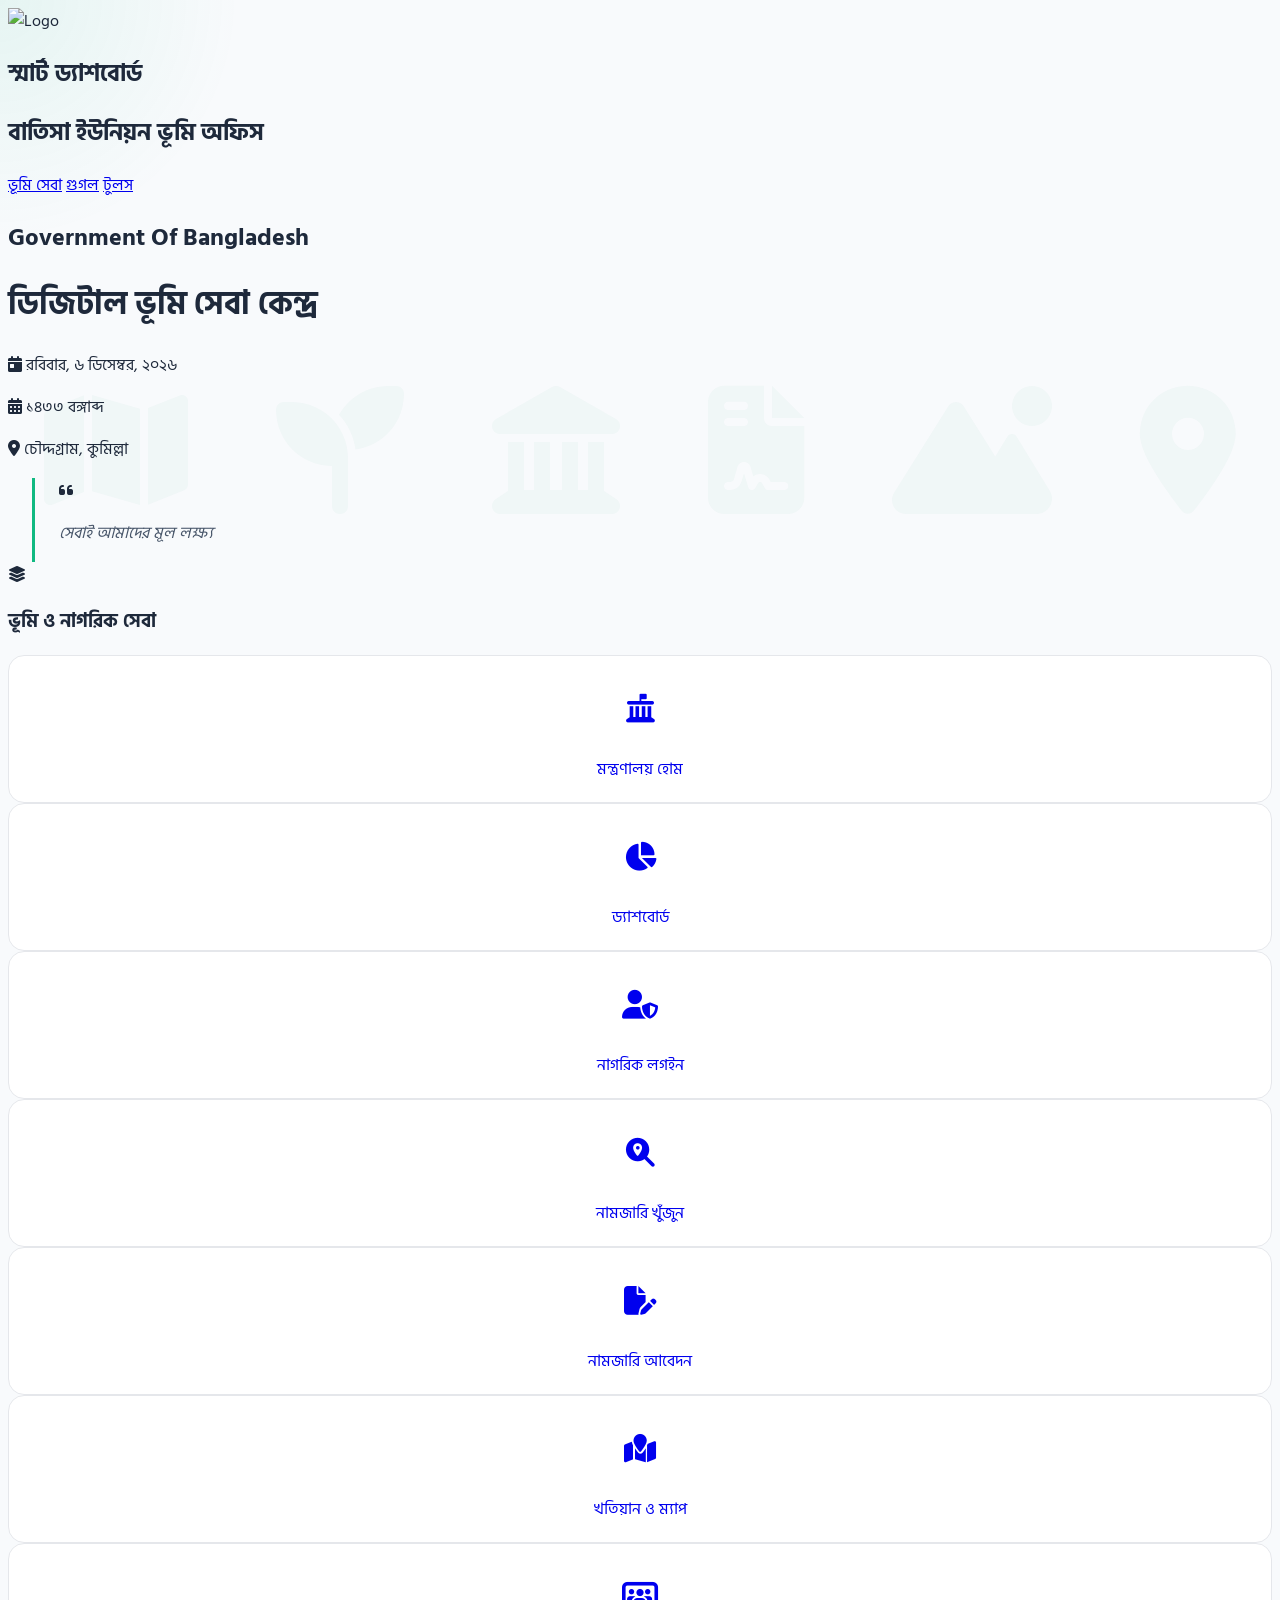
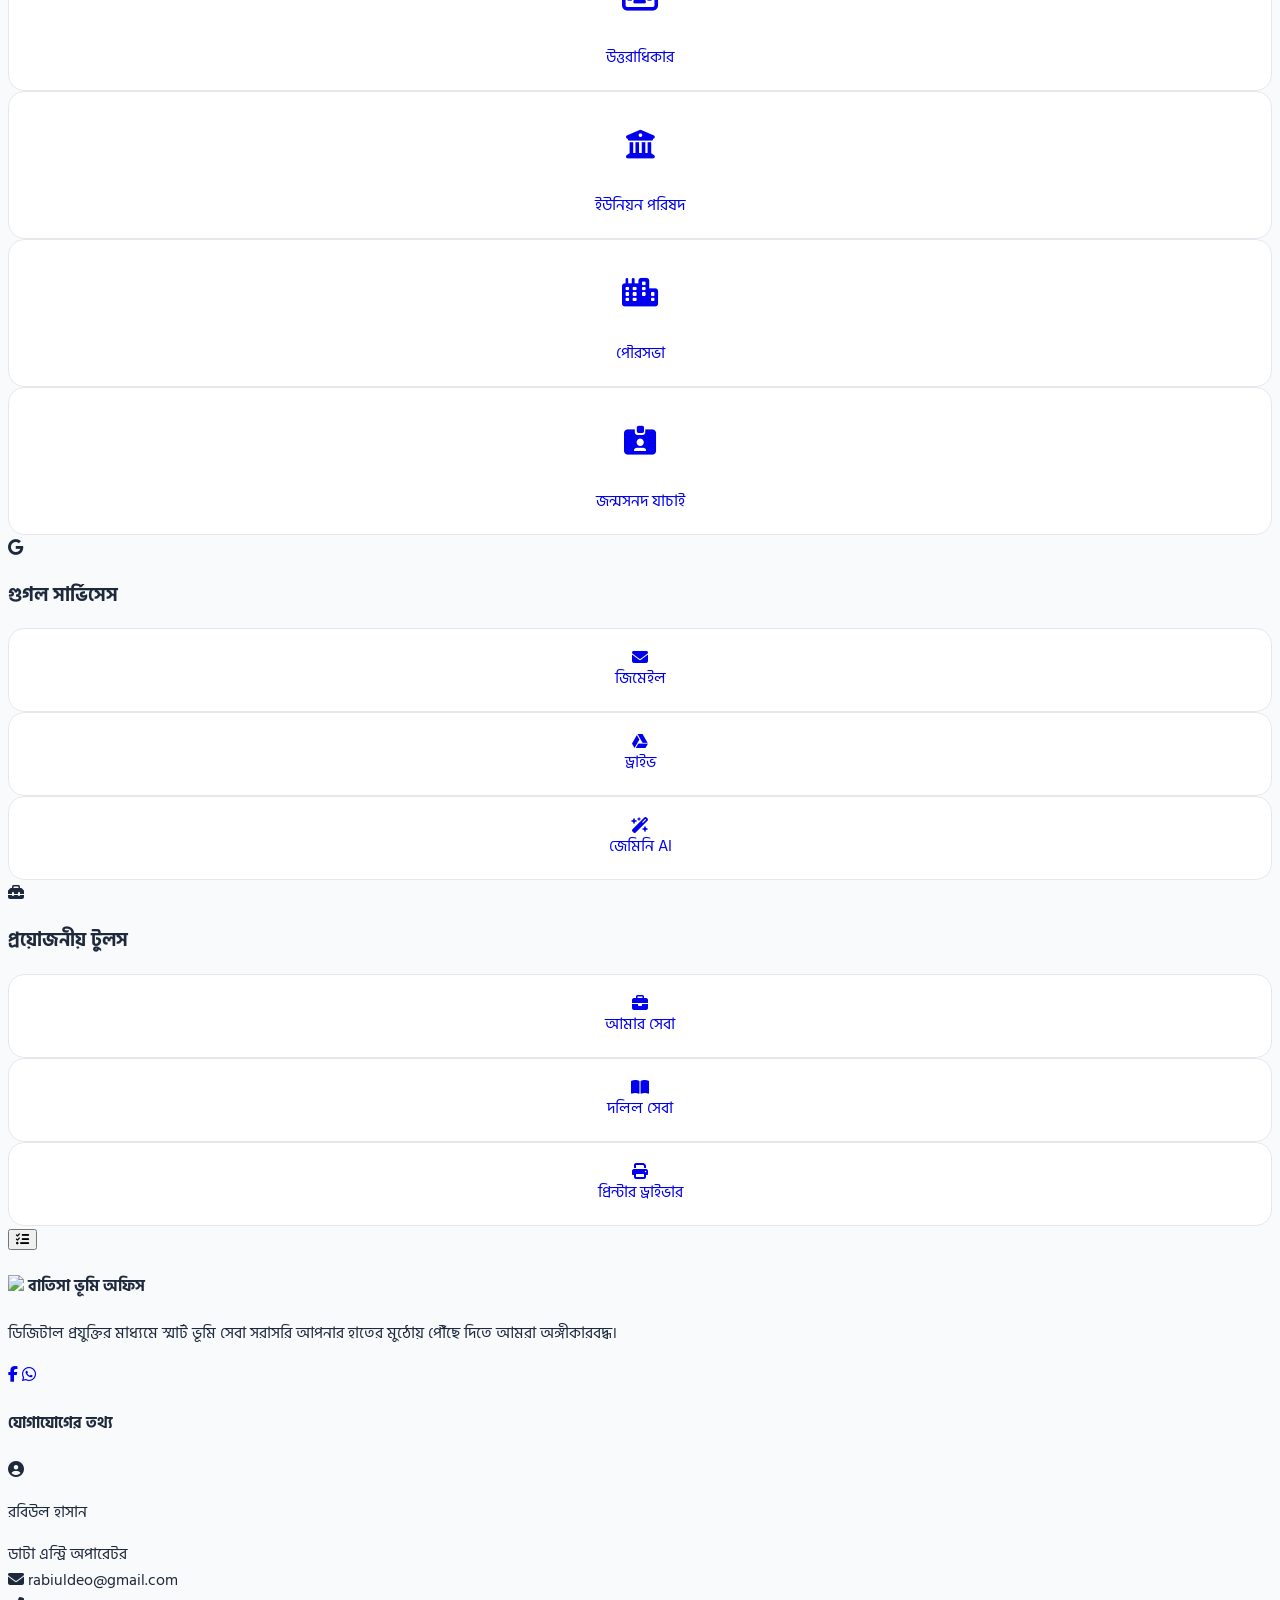
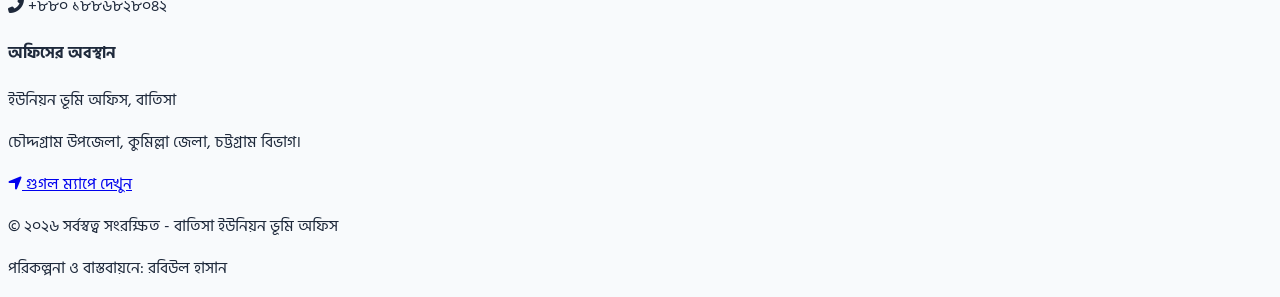
==== index.html @ 4d91b68f "new file" ====
<!DOCTYPE html>
<html lang="bn">
<head>
    <meta charset="UTF-8">
    <meta name="viewport" content="width=device-width, initial-scale=1.0">
    <title>বাতিসা ইউনিয়ন ভূমি অফিস | স্মার্ট ড্যাশবোর্ড</title>
    <link rel="icon" type="image/svg+xml" href="https://upload.wikimedia.org/wikipedia/commons/8/84/Government_Seal_of_Bangladesh.svg">
    <link href="https://fonts.googleapis.com/css2?family=Hind+Siliguri:wght@300;400;500;600;700&display=swap" rel="stylesheet">
    <script src="https://cdn.tailwindcss.com"></script>
    <link rel="stylesheet" href="https://cdnjs.cloudflare.com/ajax/libs/font-awesome/6.4.0/css/all.min.css">
    
    <style>
        :root {
            --primary: #059669;
            --primary-dark: #064e3b;
            --accent: #10b981;
            --bg-soft: #f8fafc;
        }

        body {
            background-color: var(--bg-soft);
            font-family: 'Hind Siliguri', sans-serif;
            scroll-behavior: smooth;
            color: #1e293b;
            position: relative;
            overflow-x: hidden;
        }

        /* মাউস কার্সর ইফেক্ট */
        #cursor-glow {
            position: fixed;
            top: 0;
            left: 0;
            width: 100%;
            height: 100%;
            pointer-events: none;
            background: radial-gradient(600px circle at var(--x, 0px) var(--y, 0px), rgba(16, 185, 129, 0.08), transparent 40%);
            z-index: -1;
        }

        /* ব্যাকগ্রাউন্ড ল্যান্ড ভেক্টর */
        .bg-vector-layer {
            position: fixed;
            inset: 0;
            z-index: -2;
            opacity: 0.03;
            pointer-events: none;
            display: flex;
            flex-wrap: wrap;
            justify-content: space-around;
            align-content: space-around;
            font-size: 8rem;
            color: var(--primary);
        }

        .main-card {
            background: #ffffff;
            border: 1px solid #e5e7eb;
            border-radius: 16px;
            padding: 20px 12px;
            transition: all 0.4s cubic-bezier(0.4, 0, 0.2, 1);
            display: flex; flex-direction: column; align-items: center;
            text-decoration: none; position: relative; overflow: hidden;
        }
        .main-card:hover {
            transform: translateY(-8px);
            box-shadow: 0 20px 25px -5px rgba(0, 0, 0, 0.05), 0 10px 10px -5px rgba(0, 0, 0, 0.02);
            border-color: var(--accent);
        }
        .main-card::after {
            content: ''; position: absolute; bottom: 0; left: 0; width: 100%; height: 4px;
            background: var(--accent); transform: scaleX(0); transition: transform 0.4s ease;
        }
        .main-card:hover::after { transform: scaleX(1); }

        .icon-wrapper {
            width: 64px; height: 64px;
            display: flex; align-items: center; justify-content: center;
            border-radius: 14px; margin-bottom: 1rem; font-size: 1.8rem;
            transition: 0.3s;
        }

        .modal-overlay {
            display: none; position: fixed; inset: 0; z-index: 1000;
            background: rgba(15, 23, 42, 0.6); backdrop-filter: blur(8px);
            animation: fadeIn 0.3s ease;
        }
        .modal-box {
            background: white; margin: 5vh auto; padding: 2.5rem;
            border-radius: 28px; width: 92%; max-width: 550px;
            box-shadow: 0 25px 50px -12px rgba(0, 0, 0, 0.3);
            position: relative; animation: slideIn 0.4s cubic-bezier(0.16, 1, 0.3, 1);
        }
        .todo-item {
            display: flex; align-items: center; justify-content: space-between;
            padding: 1.2rem; border-radius: 16px; margin-bottom: 12px;
            background: #fdfdfd; border: 1px solid #f1f5f9;
            transition: 0.3s;
        }
        .todo-item:hover { border-color: var(--accent); background: #f0fdf4; }
        
        @keyframes fadeIn { from { opacity: 0; } to { opacity: 1; } }
        @keyframes slideIn { from { transform: translateY(30px); opacity: 0; } to { transform: translateY(0); opacity: 1; } }

        .quote-box {
            border-left: 3px solid var(--accent);
            padding-left: 1.5rem;
            margin-left: 1.5rem;
            min-height: 50px;
            display: flex; align-items: center;
        }
        #quote-text { transition: opacity 0.5s ease; font-style: italic; color: #475569; }
        .custom-scrollbar::-webkit-scrollbar { width: 6px; }
        .custom-scrollbar::-webkit-scrollbar-thumb { background: #e2e8f0; border-radius: 10px; }
    </style>
</head>
<body class="antialiased">

    <div class="bg-vector-layer">
        <i class="fas fa-map"></i>
        <i class="fas fa-seedling"></i>
        <i class="fas fa-landmark"></i>
        <i class="fas fa-file-contract"></i>
        <i class="fas fa-mountain-sun"></i>
        <i class="fas fa-location-dot"></i>
    </div>
    <div id="cursor-glow"></div>

    <nav class="sticky top-0 z-50 bg-white/80 backdrop-blur-xl border-b border-slate-200 py-4">
        <div class="max-w-7xl mx-auto px-6 flex justify-between items-center">
            <div class="flex items-center gap-4">
                <img src="https://upload.wikimedia.org/wikipedia/commons/8/84/Government_Seal_of_Bangladesh.svg" class="w-10 h-10" alt="Logo">
                <div class="hidden sm:block">
                    <h2 class="text-sm font-bold text-slate-500 leading-tight">স্মার্ট ড্যাশবোর্ড</h2>
                    <h1 class="text-lg font-black text-emerald-800 tracking-tight">বাতিসা ইউনিয়ন ভূমি অফিস</h1>
                </div>
            </div>
            <div class="flex gap-8 text-sm font-bold text-slate-600">
                <a href="#land" class="hover:text-emerald-600 transition">ভূমি সেবা</a>
                <a href="#google" class="hover:text-emerald-600 transition">গুগল</a>
                <a href="#utility" class="hover:text-emerald-600 transition">টুলস</a>
            </div>
        </div>
    </nav>

    <header class="max-w-7xl mx-auto px-6 pt-12 pb-10">
        <div class="flex flex-col md:flex-row md:items-end justify-between gap-6">
            <div>
                <h2 class="text-emerald-600 font-bold tracking-widest uppercase text-sm mb-3">Government Of Bangladesh</h2>
                <h1 class="text-4xl md:text-6xl font-black text-slate-900 mb-4">ডিজিটাল ভূমি সেবা কেন্দ্র</h1>
                
                <div class="flex flex-wrap items-center gap-3">
                    <p class="bg-white px-4 py-2 rounded-xl border border-slate-200 shadow-sm text-slate-600 font-bold flex items-center gap-2">
                        <i class="fas fa-calendar-day text-emerald-500"></i> <span id="eng-date">লোড হচ্ছে...</span>
                    </p>
                    <p class="bg-emerald-50 px-4 py-2 rounded-xl border border-emerald-100 shadow-sm text-emerald-700 font-bold flex items-center gap-2">
                        <i class="fas fa-calendar-alt"></i> <span id="bn-date">লোড হচ্ছে...</span>
                    </p>
                    <p class="bg-white px-4 py-2 rounded-xl border border-slate-200 shadow-sm text-slate-600 font-bold flex items-center gap-2">
                        <i class="fas fa-map-marker-alt text-rose-500"></i> চৌদ্দগ্রাম, কুমিল্লা
                    </p>
                </div>
            </div>
            <div class="quote-box max-w-md hidden lg:flex">
                <div class="flex gap-4 items-start">
                    <i class="fas fa-quote-left text-emerald-500 text-xl mt-1"></i>
                    <p id="quote-text" class="text-lg font-medium">সেবাই আমাদের মূল লক্ষ্য</p>
                </div>
            </div>
        </div>
    </header>

    <main class="max-w-7xl mx-auto px-6 pb-24">
        <section id="land" class="mb-16">
            <div class="flex items-center gap-4 mb-8">
                <div class="w-10 h-10 bg-emerald-600 rounded-lg flex items-center justify-center text-white"><i class="fas fa-layer-group"></i></div>
                <h3 class="text-2xl font-black text-slate-800">ভূমি ও নাগরিক সেবা</h3>
                <div class="flex-1 h-[1px] bg-slate-200"></div>
            </div>
            <div class="grid grid-cols-2 md:grid-cols-5 gap-6">
                <a href="https://minland.gov.bd/" target="_blank" class="main-card">
                    <div class="icon-wrapper bg-emerald-50 text-emerald-600"><i class="fas fa-landmark-flag"></i></div>
                    <span class="text-[15px] font-bold text-center">মন্ত্রণালয় হোম</span>
                </a>
                <a href="https://dashboard.land.gov.bd/dashboard" target="_blank" class="main-card">
                    <div class="icon-wrapper bg-orange-50 text-orange-600"><i class="fas fa-chart-pie"></i></div>
                    <span class="text-[15px] font-bold">ড্যাশবোর্ড</span>
                </a>
                <a href="https://lsg-land-owner.land.gov.bd/login" target="_blank" class="main-card">
                    <div class="icon-wrapper bg-cyan-50 text-cyan-600"><i class="fas fa-user-shield"></i></div>
                    <span class="text-[15px] font-bold">নাগরিক লগইন</span>
                </a>
                <a href="https://mutation.land.gov.bd/search-application" target="_blank" class="main-card">
                    <div class="icon-wrapper bg-amber-50 text-amber-600"><i class="fas fa-magnifying-glass-location"></i></div>
                    <span class="text-[15px] font-bold">নামজারি খুঁজুন</span>
                </a>
                <a href="https://mutation.land.gov.bd/" target="_blank" class="main-card">
                    <div class="icon-wrapper bg-yellow-50 text-yellow-700"><i class="fas fa-file-pen"></i></div>
                    <span class="text-[15px] font-bold">নামজারি আবেদন</span>
                </a>
                <a href="https://www.eporcha.gov.bd/" target="_blank" class="main-card">
                    <div class="icon-wrapper bg-lime-50 text-lime-600"><i class="fas fa-map-location"></i></div>
                    <span class="text-[15px] font-bold">খতিয়ান ও ম্যাপ</span>
                </a>
                <a href="https://uttoradhikar.gov.bd/" target="_blank" class="main-card">
                    <div class="icon-wrapper bg-blue-50 text-blue-700"><i class="fas fa-users-rectangle"></i></div>
                    <span class="text-[15px] font-bold">উত্তরাধিকার</span>
                </a>
                <a href="https://chauddagram.comillalg.gov.bd/" target="_blank" class="main-card">
                    <div class="icon-wrapper bg-sky-50 text-sky-600"><i class="fas fa-building-columns"></i></div>
                    <span class="text-[15px] font-bold">ইউনিয়ন পরিষদ</span>
                </a>
                <a href="https://cgpoura.gov.bd/verify" target="_blank" class="main-card">
                    <div class="icon-wrapper bg-violet-50 text-violet-600"><i class="fas fa-city"></i></div>
                    <span class="text-[15px] font-bold">পৌরসভা</span>
                </a>
                <a href="https://everify.bdris.gov.bd/" target="_blank" class="main-card">
                    <div class="icon-wrapper bg-pink-50 text-pink-600"><i class="fas fa-id-card-clip"></i></div>
                    <span class="text-[15px] font-bold">জন্মসনদ যাচাই</span>
                </a>
            </div>
        </section>

        <div class="grid md:grid-cols-2 gap-12">
            <section id="google">
                <div class="flex items-center gap-4 mb-6">
                    <div class="w-8 h-8 bg-blue-600 rounded flex items-center justify-center text-white"><i class="fab fa-google text-sm"></i></div>
                    <h3 class="text-xl font-bold text-slate-800">গুগল সার্ভিসেস</h3>
                </div>
                <div class="grid grid-cols-2 sm:grid-cols-3 gap-4">
                    <a href="https://mail.google.com/" target="_blank" class="main-card"><i class="fas fa-envelope text-red-500 mb-2 text-xl"></i><span class="text-sm font-bold">জিমেইল</span></a>
                    <a href="https://drive.google.com/" target="_blank" class="main-card"><i class="fab fa-google-drive text-green-600 mb-2 text-xl"></i><span class="text-sm font-bold">ড্রাইভ</span></a>
                    <a href="https://gemini.google.com/" target="_blank" class="main-card"><i class="fas fa-wand-magic-sparkles text-indigo-500 mb-2 text-xl"></i><span class="text-sm font-bold">জেমিনি AI</span></a>
                </div>
            </section>
            <section id="utility">
                <div class="flex items-center gap-4 mb-6">
                    <div class="w-8 h-8 bg-orange-500 rounded flex items-center justify-center text-white"><i class="fas fa-toolbox text-sm"></i></div>
                    <h3 class="text-xl font-bold text-slate-800">প্রয়োজনীয় টুলস</h3>
                </div>
                <div class="grid grid-cols-2 sm:grid-cols-3 gap-4">
                    <a href="https://e-amarseba.com/" target="_blank" class="main-card"><i class="fas fa-briefcase text-orange-600 mb-2 text-xl"></i><span class="text-sm font-bold">আমার সেবা</span></a>
                    <a href="https://dolilsheba.com/" target="_blank" class="main-card"><i class="fas fa-book-open text-red-700 mb-2 text-xl"></i><span class="text-sm font-bold">দলিল সেবা</span></a>
                    <a href="https://support.brother.com/g/b/downloadtop.aspx?c=us_ot&lang=en&prod=hll6210dw_us_eu_as" target="_blank" class="main-card"><i class="fas fa-print text-slate-700 mb-2 text-xl"></i><span class="text-sm font-bold">প্রিন্টার ড্রাইভার</span></a>
                </div>
            </section>
        </div>
    </main>

    <button onclick="toggleModal()" class="fixed bottom-8 right-8 bg-emerald-600 hover:bg-emerald-700 text-white w-16 h-16 rounded-2xl shadow-2xl flex items-center justify-center transition-all hover:scale-110 z-40">
        <i class="fas fa-list-check text-2xl"></i>
    </button>

    <div id="todo-modal" class="modal-overlay">
        <div class="modal-box">
            <button onclick="toggleModal()" class="absolute top-6 right-6 text-slate-400 hover:text-rose-500 transition text-2xl"><i class="fas fa-circle-xmark"></i></button>
            <header class="mb-8">
                <h3 class="text-2xl font-black text-slate-800">অফিস কার্যতালিকা</h3>
                <p class="text-slate-500 font-medium">আপনার আজকের কাজগুলো ম্যানেজ করুন</p>
                <div class="flex gap-3 mt-4">
                    <span class="bg-emerald-50 text-emerald-700 px-3 py-1 rounded-lg text-xs font-bold border border-emerald-100">সম্পন্ন: <span id="total-tasks">০</span></span>
                    <span class="bg-amber-50 text-amber-700 px-3 py-1 rounded-lg text-xs font-bold border border-amber-100">বাকি: <span id="rem-tasks">০</span></span>
                </div>
            </header>
            <div class="flex gap-3 mb-8">
                <input type="text" id="todo-input" placeholder="নতুন কাজ যোগ করুন..." class="flex-1 bg-slate-50 border rounded-xl px-5 py-4 outline-none transition font-medium">
                <button onclick="addTodo()" class="bg-emerald-600 text-white px-6 rounded-xl hover:bg-emerald-700 transition shadow-lg shadow-emerald-100"><i class="fas fa-plus"></i></button>
            </div>
            <div id="todo-list" class="max-h-[350px] overflow-y-auto pr-2 custom-scrollbar"></div>
        </div>
    </div>

    <footer class="bg-slate-900 text-slate-300 pt-16 pb-8 mt-12">
        <div class="max-w-7xl mx-auto px-6 grid grid-cols-1 md:grid-cols-3 gap-12 mb-12 border-b border-slate-800 pb-12">
            <div>
                <h4 class="text-white text-xl font-bold mb-4 flex items-center gap-2">
                    <img src="https://upload.wikimedia.org/wikipedia/commons/8/84/Government_Seal_of_Bangladesh.svg" class="w-8 h-8"> 
                    বাতিসা ভূমি অফিস
                </h4>
                <p class="text-slate-400 leading-relaxed mb-4">ডিজিটাল প্রযুক্তির মাধ্যমে স্মার্ট ভূমি সেবা সরাসরি আপনার হাতের মুঠোয় পৌঁছে দিতে আমরা অঙ্গীকারবদ্ধ।</p>
                <div class="flex gap-4">
                    <a href="#" class="w-10 h-10 bg-slate-800 rounded-full flex items-center justify-center hover:bg-emerald-600 transition text-white"><i class="fab fa-facebook-f"></i></a>
                    <a href="#" class="w-10 h-10 bg-slate-800 rounded-full flex items-center justify-center hover:bg-emerald-600 transition text-white"><i class="fab fa-whatsapp"></i></a>
                </div>
            </div>
            
            <div>
                <h4 class="text-white text-lg font-bold mb-6">যোগাযোগের তথ্য</h4>
                <div class="space-y-4">
                    <div class="flex items-start gap-4">
                        <i class="fas fa-user-circle text-emerald-500 mt-1"></i>
                        <div>
                            <p class="text-white font-bold leading-none">রবিউল হাসান</p>
                            <span class="text-xs text-emerald-500 font-bold uppercase">ডাটা এন্ট্রি অপারেটর</span>
                        </div>
                    </div>
                    <div class="flex items-center gap-4">
                        <i class="fas fa-envelope text-emerald-500"></i>
                        <span>rabiuldeo@gmail.com</span>
                    </div>
                    <div class="flex items-center gap-4">
                        <i class="fas fa-phone-alt text-emerald-500"></i>
                        <span>+৮৮০ ১৮৮৬৮২৮০৪২</span>
                    </div>
                </div>
            </div>

            <div>
                <h4 class="text-white text-lg font-bold mb-6">অফিসের অবস্থান</h4>
                <div class="bg-slate-800/50 p-5 rounded-2xl border border-slate-700">
                    <p class="text-white font-bold mb-1">ইউনিয়ন ভূমি অফিস, বাতিসা</p>
                    <p class="text-slate-400 text-sm mb-4">চৌদ্দগ্রাম উপজেলা, কুমিল্লা জেলা, চট্টগ্রাম বিভাগ।</p>
                    <a href="#" class="text-emerald-400 text-sm font-bold hover:underline flex items-center gap-2">
                        <i class="fas fa-location-arrow"></i> গুগল ম্যাপে দেখুন
                    </a>
                </div>
            </div>
        </div>
        <div class="max-w-7xl mx-auto px-6 flex flex-col md:flex-row justify-between items-center text-sm font-medium">
            <p>© ২০২৬ সর্বস্বত্ব সংরক্ষিত - বাতিসা ইউনিয়ন ভূমি অফিস</p>
            <p class="mt-2 md:mt-0">পরিকল্পনা ও বাস্তবায়নে: <span class="text-emerald-500">রবিউল হাসান</span></p>
        </div>
    </footer>

    <script>
        // মাউস গ্লো পজিশনিং
        document.addEventListener('mousemove', (e) => {
            const glow = document.getElementById('cursor-glow');
            glow.style.setProperty('--x', e.clientX + 'px');
            glow.style.setProperty('--y', e.clientY + 'px');
        });

        // তারিখ আপডেট
        function updateDates() {
            const now = new Date();
            const options = { year: 'numeric', month: 'long', day: 'numeric', weekday: 'long' };
            const engDate = now.toLocaleDateString('bn-BD', options);
            document.getElementById('eng-date').innerText = engDate;

            let day = now.getDate();
            let month = now.getMonth();
            let year = now.getFullYear();
            let bnYear = year - 593;
            if (month < 3 || (month === 3 && day < 14)) bnYear--;
            document.getElementById('bn-date').innerText = `${toBn(bnYear)} বঙ্গাব্দ`;
        }

        window.onload = function() {
            render(); 
            updateDates();
        };

        const quotes = ["সেবাই আমাদের মূল লক্ষ্য।", "ভূমি সেবা এখন আপনার হাতের মুঠোয়।", "সততাই সর্বোৎকৃষ্ট পন্থা।", "স্মার্ট ভূমি সেবায় গড়বো স্মার্ট বাংলাদেশ।", "দুর্নীতিমুক্ত ভূমি সেবা, আমাদের অঙ্গীকার।"];
        let qIndex = 0;
        setInterval(() => {
            const qText = document.getElementById('quote-text');
            if(qText) {
                qText.style.opacity = 0;
                setTimeout(() => {
                    qIndex = (qIndex + 1) % quotes.length;
                    qText.innerText = quotes[qIndex];
                    qText.style.opacity = 1;
                }, 500);
            }
        }, 5000);

        // টুডু লজিক
        const modal = document.getElementById('todo-modal');
        const tInput = document.getElementById('todo-input');
        const tList = document.getElementById('todo-list');
        let tasks = JSON.parse(localStorage.getItem('off_tasks_v3')) || [];

        function toggleModal() {
            modal.style.display = (modal.style.display === 'block') ? 'none' : 'block';
            if (modal.style.display === 'block') { setTimeout(() => tInput.focus(), 100); render(); }
        }

        function toBn(n) { return n.toString().replace(/\d/g, d => "০১২৩৪৫৬৭৮৯"[d]); }

        function render() {
            tList.innerHTML = '';
            tasks.forEach((t, i) => {
                const item = document.createElement('div');
                item.className = `todo-item ${t.done ? 'opacity-60 bg-slate-50' : ''}`;
                item.innerHTML = `
                    <div class="flex items-center gap-4">
                        <span class="text-[10px] font-black text-emerald-600 bg-emerald-50 w-6 h-6 flex items-center justify-center rounded-full border border-emerald-100 shadow-sm">${toBn(i + 1)}</span>
                        <input type="checkbox" ${t.done ? 'checked' : ''} onchange="check(${i})" class="w-5 h-5 accent-emerald-600 cursor-pointer">
                        <span class="${t.done ? 'line-through text-slate-400' : ''} font-medium">${t.text}</span>
                    </div>
                    <button onclick="del(${i})" class="text-slate-300 hover:text-red-500 transition"><i class="fas fa-trash-can"></i></button>
                `;
                tList.appendChild(item);
            });
            document.getElementById('total-tasks').innerText = toBn(tasks.filter(x => x.done).length);
            document.getElementById('rem-tasks').innerText = toBn(tasks.filter(x => !x.done).length);
        }

        function addTodo() {
            const val = tInput.value.trim();
            if(!val) return;
            tasks.push({text: val, done: false});
            localStorage.setItem('off_tasks_v3', JSON.stringify(tasks));
            tInput.value = '';
            render();
        }

        function check(i) { tasks[i].done = !tasks[i].done; localStorage.setItem('off_tasks_v3', JSON.stringify(tasks)); render(); }
        function del(i) { tasks.splice(i, 1); localStorage.setItem('off_tasks_v3', JSON.stringify(tasks)); render(); }
        tInput.addEventListener('keydown', (e) => { if (e.key === 'Enter') { e.preventDefault(); addTodo(); } });
        window.onclick = (e) => { if(e.target == modal) toggleModal(); };
    </script>
</body>
</html>
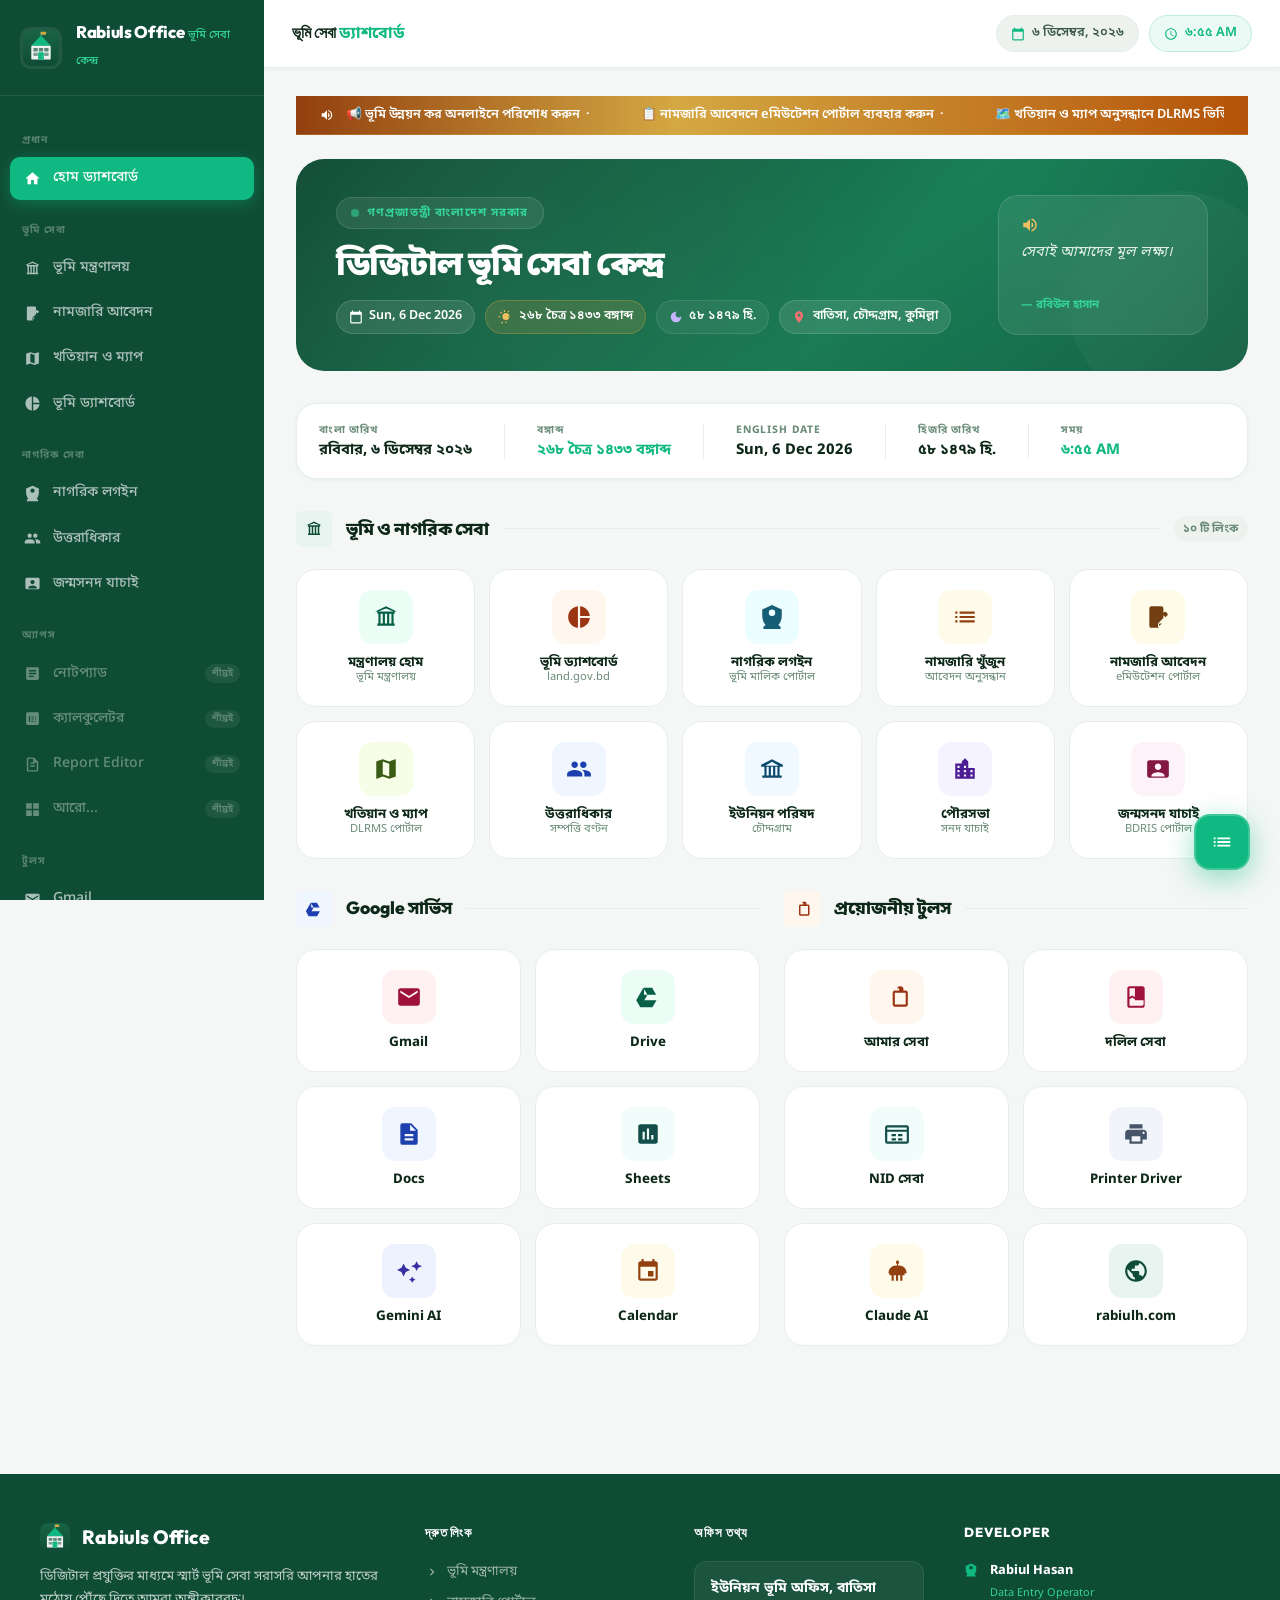
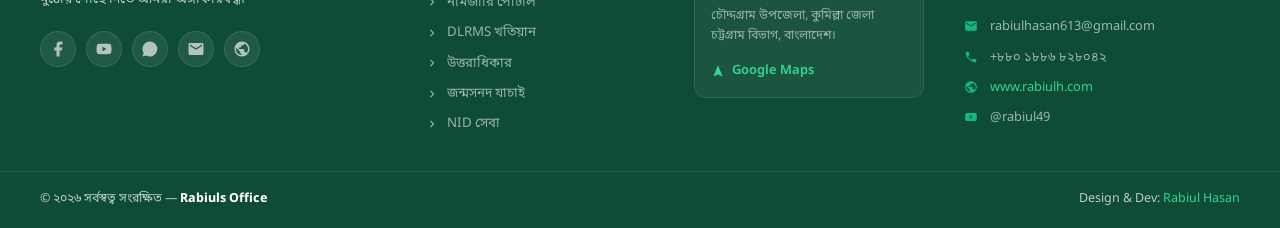
==== commit 2c0348e1: "v1.0.0" ====
--- a/index.html
+++ b/index.html
@@ -1,414 +1,566 @@
-<!DOCTYPE html>
-<html lang="bn">
-<head>
-    <meta charset="UTF-8">
-    <meta name="viewport" content="width=device-width, initial-scale=1.0">
-    <title>বাতিসা ইউনিয়ন ভূমি অফিস | স্মার্ট ড্যাশবোর্ড</title>
-    <link rel="icon" type="image/svg+xml" href="https://upload.wikimedia.org/wikipedia/commons/8/84/Government_Seal_of_Bangladesh.svg">
-    <link href="https://fonts.googleapis.com/css2?family=Hind+Siliguri:wght@300;400;500;600;700&display=swap" rel="stylesheet">
-    <script src="https://cdn.tailwindcss.com"></script>
-    <link rel="stylesheet" href="https://cdnjs.cloudflare.com/ajax/libs/font-awesome/6.4.0/css/all.min.css">
-    
-    <style>
-        :root {
-            --primary: #059669;
-            --primary-dark: #064e3b;
-            --accent: #10b981;
-            --bg-soft: #f8fafc;
-        }
-
-        body {
-            background-color: var(--bg-soft);
-            font-family: 'Hind Siliguri', sans-serif;
-            scroll-behavior: smooth;
-            color: #1e293b;
-            position: relative;
-            overflow-x: hidden;
-        }
-
-        /* মাউস কার্সর ইফেক্ট */
-        #cursor-glow {
-            position: fixed;
-            top: 0;
-            left: 0;
-            width: 100%;
-            height: 100%;
-            pointer-events: none;
-            background: radial-gradient(600px circle at var(--x, 0px) var(--y, 0px), rgba(16, 185, 129, 0.08), transparent 40%);
-            z-index: -1;
-        }
-
-        /* ব্যাকগ্রাউন্ড ল্যান্ড ভেক্টর */
-        .bg-vector-layer {
-            position: fixed;
-            inset: 0;
-            z-index: -2;
-            opacity: 0.03;
-            pointer-events: none;
-            display: flex;
-            flex-wrap: wrap;
-            justify-content: space-around;
-            align-content: space-around;
-            font-size: 8rem;
-            color: var(--primary);
-        }
-
-        .main-card {
-            background: #ffffff;
-            border: 1px solid #e5e7eb;
-            border-radius: 16px;
-            padding: 20px 12px;
-            transition: all 0.4s cubic-bezier(0.4, 0, 0.2, 1);
-            display: flex; flex-direction: column; align-items: center;
-            text-decoration: none; position: relative; overflow: hidden;
-        }
-        .main-card:hover {
-            transform: translateY(-8px);
-            box-shadow: 0 20px 25px -5px rgba(0, 0, 0, 0.05), 0 10px 10px -5px rgba(0, 0, 0, 0.02);
-            border-color: var(--accent);
-        }
-        .main-card::after {
-            content: ''; position: absolute; bottom: 0; left: 0; width: 100%; height: 4px;
-            background: var(--accent); transform: scaleX(0); transition: transform 0.4s ease;
-        }
-        .main-card:hover::after { transform: scaleX(1); }
-
-        .icon-wrapper {
-            width: 64px; height: 64px;
-            display: flex; align-items: center; justify-content: center;
-            border-radius: 14px; margin-bottom: 1rem; font-size: 1.8rem;
-            transition: 0.3s;
-        }
-
-        .modal-overlay {
-            display: none; position: fixed; inset: 0; z-index: 1000;
-            background: rgba(15, 23, 42, 0.6); backdrop-filter: blur(8px);
-            animation: fadeIn 0.3s ease;
-        }
-        .modal-box {
-            background: white; margin: 5vh auto; padding: 2.5rem;
-            border-radius: 28px; width: 92%; max-width: 550px;
-            box-shadow: 0 25px 50px -12px rgba(0, 0, 0, 0.3);
-            position: relative; animation: slideIn 0.4s cubic-bezier(0.16, 1, 0.3, 1);
-        }
-        .todo-item {
-            display: flex; align-items: center; justify-content: space-between;
-            padding: 1.2rem; border-radius: 16px; margin-bottom: 12px;
-            background: #fdfdfd; border: 1px solid #f1f5f9;
-            transition: 0.3s;
-        }
-        .todo-item:hover { border-color: var(--accent); background: #f0fdf4; }
-        
-        @keyframes fadeIn { from { opacity: 0; } to { opacity: 1; } }
-        @keyframes slideIn { from { transform: translateY(30px); opacity: 0; } to { transform: translateY(0); opacity: 1; } }
-
-        .quote-box {
-            border-left: 3px solid var(--accent);
-            padding-left: 1.5rem;
-            margin-left: 1.5rem;
-            min-height: 50px;
-            display: flex; align-items: center;
-        }
-        #quote-text { transition: opacity 0.5s ease; font-style: italic; color: #475569; }
-        .custom-scrollbar::-webkit-scrollbar { width: 6px; }
-        .custom-scrollbar::-webkit-scrollbar-thumb { background: #e2e8f0; border-radius: 10px; }
-    </style>
-</head>
-<body class="antialiased">
-
-    <div class="bg-vector-layer">
-        <i class="fas fa-map"></i>
-        <i class="fas fa-seedling"></i>
-        <i class="fas fa-landmark"></i>
-        <i class="fas fa-file-contract"></i>
-        <i class="fas fa-mountain-sun"></i>
-        <i class="fas fa-location-dot"></i>
-    </div>
-    <div id="cursor-glow"></div>
-
-    <nav class="sticky top-0 z-50 bg-white/80 backdrop-blur-xl border-b border-slate-200 py-4">
-        <div class="max-w-7xl mx-auto px-6 flex justify-between items-center">
-            <div class="flex items-center gap-4">
-                <img src="https://upload.wikimedia.org/wikipedia/commons/8/84/Government_Seal_of_Bangladesh.svg" class="w-10 h-10" alt="Logo">
-                <div class="hidden sm:block">
-                    <h2 class="text-sm font-bold text-slate-500 leading-tight">স্মার্ট ড্যাশবোর্ড</h2>
-                    <h1 class="text-lg font-black text-emerald-800 tracking-tight">বাতিসা ইউনিয়ন ভূমি অফিস</h1>
-                </div>
-            </div>
-            <div class="flex gap-8 text-sm font-bold text-slate-600">
-                <a href="#land" class="hover:text-emerald-600 transition">ভূমি সেবা</a>
-                <a href="#google" class="hover:text-emerald-600 transition">গুগল</a>
-                <a href="#utility" class="hover:text-emerald-600 transition">টুলস</a>
-            </div>
-        </div>
-    </nav>
-
-    <header class="max-w-7xl mx-auto px-6 pt-12 pb-10">
-        <div class="flex flex-col md:flex-row md:items-end justify-between gap-6">
-            <div>
-                <h2 class="text-emerald-600 font-bold tracking-widest uppercase text-sm mb-3">Government Of Bangladesh</h2>
-                <h1 class="text-4xl md:text-6xl font-black text-slate-900 mb-4">ডিজিটাল ভূমি সেবা কেন্দ্র</h1>
-                
-                <div class="flex flex-wrap items-center gap-3">
-                    <p class="bg-white px-4 py-2 rounded-xl border border-slate-200 shadow-sm text-slate-600 font-bold flex items-center gap-2">
-                        <i class="fas fa-calendar-day text-emerald-500"></i> <span id="eng-date">লোড হচ্ছে...</span>
-                    </p>
-                    <p class="bg-emerald-50 px-4 py-2 rounded-xl border border-emerald-100 shadow-sm text-emerald-700 font-bold flex items-center gap-2">
-                        <i class="fas fa-calendar-alt"></i> <span id="bn-date">লোড হচ্ছে...</span>
-                    </p>
-                    <p class="bg-white px-4 py-2 rounded-xl border border-slate-200 shadow-sm text-slate-600 font-bold flex items-center gap-2">
-                        <i class="fas fa-map-marker-alt text-rose-500"></i> চৌদ্দগ্রাম, কুমিল্লা
-                    </p>
-                </div>
-            </div>
-            <div class="quote-box max-w-md hidden lg:flex">
-                <div class="flex gap-4 items-start">
-                    <i class="fas fa-quote-left text-emerald-500 text-xl mt-1"></i>
-                    <p id="quote-text" class="text-lg font-medium">সেবাই আমাদের মূল লক্ষ্য</p>
-                </div>
-            </div>
-        </div>
-    </header>
-
-    <main class="max-w-7xl mx-auto px-6 pb-24">
-        <section id="land" class="mb-16">
-            <div class="flex items-center gap-4 mb-8">
-                <div class="w-10 h-10 bg-emerald-600 rounded-lg flex items-center justify-center text-white"><i class="fas fa-layer-group"></i></div>
-                <h3 class="text-2xl font-black text-slate-800">ভূমি ও নাগরিক সেবা</h3>
-                <div class="flex-1 h-[1px] bg-slate-200"></div>
-            </div>
-            <div class="grid grid-cols-2 md:grid-cols-5 gap-6">
-                <a href="https://minland.gov.bd/" target="_blank" class="main-card">
-                    <div class="icon-wrapper bg-emerald-50 text-emerald-600"><i class="fas fa-landmark-flag"></i></div>
-                    <span class="text-[15px] font-bold text-center">মন্ত্রণালয় হোম</span>
-                </a>
-                <a href="https://dashboard.land.gov.bd/dashboard" target="_blank" class="main-card">
-                    <div class="icon-wrapper bg-orange-50 text-orange-600"><i class="fas fa-chart-pie"></i></div>
-                    <span class="text-[15px] font-bold">ড্যাশবোর্ড</span>
-                </a>
-                <a href="https://lsg-land-owner.land.gov.bd/login" target="_blank" class="main-card">
-                    <div class="icon-wrapper bg-cyan-50 text-cyan-600"><i class="fas fa-user-shield"></i></div>
-                    <span class="text-[15px] font-bold">নাগরিক লগইন</span>
-                </a>
-                <a href="https://mutation.land.gov.bd/search-application" target="_blank" class="main-card">
-                    <div class="icon-wrapper bg-amber-50 text-amber-600"><i class="fas fa-magnifying-glass-location"></i></div>
-                    <span class="text-[15px] font-bold">নামজারি খুঁজুন</span>
-                </a>
-                <a href="https://mutation.land.gov.bd/" target="_blank" class="main-card">
-                    <div class="icon-wrapper bg-yellow-50 text-yellow-700"><i class="fas fa-file-pen"></i></div>
-                    <span class="text-[15px] font-bold">নামজারি আবেদন</span>
-                </a>
-                <a href="https://www.eporcha.gov.bd/" target="_blank" class="main-card">
-                    <div class="icon-wrapper bg-lime-50 text-lime-600"><i class="fas fa-map-location"></i></div>
-                    <span class="text-[15px] font-bold">খতিয়ান ও ম্যাপ</span>
-                </a>
-                <a href="https://uttoradhikar.gov.bd/" target="_blank" class="main-card">
-                    <div class="icon-wrapper bg-blue-50 text-blue-700"><i class="fas fa-users-rectangle"></i></div>
-                    <span class="text-[15px] font-bold">উত্তরাধিকার</span>
-                </a>
-                <a href="https://chauddagram.comillalg.gov.bd/" target="_blank" class="main-card">
-                    <div class="icon-wrapper bg-sky-50 text-sky-600"><i class="fas fa-building-columns"></i></div>
-                    <span class="text-[15px] font-bold">ইউনিয়ন পরিষদ</span>
-                </a>
-                <a href="https://cgpoura.gov.bd/verify" target="_blank" class="main-card">
-                    <div class="icon-wrapper bg-violet-50 text-violet-600"><i class="fas fa-city"></i></div>
-                    <span class="text-[15px] font-bold">পৌরসভা</span>
-                </a>
-                <a href="https://everify.bdris.gov.bd/" target="_blank" class="main-card">
-                    <div class="icon-wrapper bg-pink-50 text-pink-600"><i class="fas fa-id-card-clip"></i></div>
-                    <span class="text-[15px] font-bold">জন্মসনদ যাচাই</span>
-                </a>
-            </div>
-        </section>
-
-        <div class="grid md:grid-cols-2 gap-12">
-            <section id="google">
-                <div class="flex items-center gap-4 mb-6">
-                    <div class="w-8 h-8 bg-blue-600 rounded flex items-center justify-center text-white"><i class="fab fa-google text-sm"></i></div>
-                    <h3 class="text-xl font-bold text-slate-800">গুগল সার্ভিসেস</h3>
-                </div>
-                <div class="grid grid-cols-2 sm:grid-cols-3 gap-4">
-                    <a href="https://mail.google.com/" target="_blank" class="main-card"><i class="fas fa-envelope text-red-500 mb-2 text-xl"></i><span class="text-sm font-bold">জিমেইল</span></a>
-                    <a href="https://drive.google.com/" target="_blank" class="main-card"><i class="fab fa-google-drive text-green-600 mb-2 text-xl"></i><span class="text-sm font-bold">ড্রাইভ</span></a>
-                    <a href="https://gemini.google.com/" target="_blank" class="main-card"><i class="fas fa-wand-magic-sparkles text-indigo-500 mb-2 text-xl"></i><span class="text-sm font-bold">জেমিনি AI</span></a>
-                </div>
-            </section>
-            <section id="utility">
-                <div class="flex items-center gap-4 mb-6">
-                    <div class="w-8 h-8 bg-orange-500 rounded flex items-center justify-center text-white"><i class="fas fa-toolbox text-sm"></i></div>
-                    <h3 class="text-xl font-bold text-slate-800">প্রয়োজনীয় টুলস</h3>
-                </div>
-                <div class="grid grid-cols-2 sm:grid-cols-3 gap-4">
-                    <a href="https://e-amarseba.com/" target="_blank" class="main-card"><i class="fas fa-briefcase text-orange-600 mb-2 text-xl"></i><span class="text-sm font-bold">আমার সেবা</span></a>
-                    <a href="https://dolilsheba.com/" target="_blank" class="main-card"><i class="fas fa-book-open text-red-700 mb-2 text-xl"></i><span class="text-sm font-bold">দলিল সেবা</span></a>
-                    <a href="https://support.brother.com/g/b/downloadtop.aspx?c=us_ot&lang=en&prod=hll6210dw_us_eu_as" target="_blank" class="main-card"><i class="fas fa-print text-slate-700 mb-2 text-xl"></i><span class="text-sm font-bold">প্রিন্টার ড্রাইভার</span></a>
-                </div>
-            </section>
-        </div>
-    </main>
-
-    <button onclick="toggleModal()" class="fixed bottom-8 right-8 bg-emerald-600 hover:bg-emerald-700 text-white w-16 h-16 rounded-2xl shadow-2xl flex items-center justify-center transition-all hover:scale-110 z-40">
-        <i class="fas fa-list-check text-2xl"></i>
-    </button>
-
-    <div id="todo-modal" class="modal-overlay">
-        <div class="modal-box">
-            <button onclick="toggleModal()" class="absolute top-6 right-6 text-slate-400 hover:text-rose-500 transition text-2xl"><i class="fas fa-circle-xmark"></i></button>
-            <header class="mb-8">
-                <h3 class="text-2xl font-black text-slate-800">অফিস কার্যতালিকা</h3>
-                <p class="text-slate-500 font-medium">আপনার আজকের কাজগুলো ম্যানেজ করুন</p>
-                <div class="flex gap-3 mt-4">
-                    <span class="bg-emerald-50 text-emerald-700 px-3 py-1 rounded-lg text-xs font-bold border border-emerald-100">সম্পন্ন: <span id="total-tasks">০</span></span>
-                    <span class="bg-amber-50 text-amber-700 px-3 py-1 rounded-lg text-xs font-bold border border-amber-100">বাকি: <span id="rem-tasks">০</span></span>
-                </div>
-            </header>
-            <div class="flex gap-3 mb-8">
-                <input type="text" id="todo-input" placeholder="নতুন কাজ যোগ করুন..." class="flex-1 bg-slate-50 border rounded-xl px-5 py-4 outline-none transition font-medium">
-                <button onclick="addTodo()" class="bg-emerald-600 text-white px-6 rounded-xl hover:bg-emerald-700 transition shadow-lg shadow-emerald-100"><i class="fas fa-plus"></i></button>
-            </div>
-            <div id="todo-list" class="max-h-[350px] overflow-y-auto pr-2 custom-scrollbar"></div>
-        </div>
-    </div>
-
-    <footer class="bg-slate-900 text-slate-300 pt-16 pb-8 mt-12">
-        <div class="max-w-7xl mx-auto px-6 grid grid-cols-1 md:grid-cols-3 gap-12 mb-12 border-b border-slate-800 pb-12">
-            <div>
-                <h4 class="text-white text-xl font-bold mb-4 flex items-center gap-2">
-                    <img src="https://upload.wikimedia.org/wikipedia/commons/8/84/Government_Seal_of_Bangladesh.svg" class="w-8 h-8"> 
-                    বাতিসা ভূমি অফিস
-                </h4>
-                <p class="text-slate-400 leading-relaxed mb-4">ডিজিটাল প্রযুক্তির মাধ্যমে স্মার্ট ভূমি সেবা সরাসরি আপনার হাতের মুঠোয় পৌঁছে দিতে আমরা অঙ্গীকারবদ্ধ।</p>
-                <div class="flex gap-4">
-                    <a href="#" class="w-10 h-10 bg-slate-800 rounded-full flex items-center justify-center hover:bg-emerald-600 transition text-white"><i class="fab fa-facebook-f"></i></a>
-                    <a href="#" class="w-10 h-10 bg-slate-800 rounded-full flex items-center justify-center hover:bg-emerald-600 transition text-white"><i class="fab fa-whatsapp"></i></a>
-                </div>
-            </div>
-            
-            <div>
-                <h4 class="text-white text-lg font-bold mb-6">যোগাযোগের তথ্য</h4>
-                <div class="space-y-4">
-                    <div class="flex items-start gap-4">
-                        <i class="fas fa-user-circle text-emerald-500 mt-1"></i>
-                        <div>
-                            <p class="text-white font-bold leading-none">রবিউল হাসান</p>
-                            <span class="text-xs text-emerald-500 font-bold uppercase">ডাটা এন্ট্রি অপারেটর</span>
-                        </div>
-                    </div>
-                    <div class="flex items-center gap-4">
-                        <i class="fas fa-envelope text-emerald-500"></i>
-                        <span>rabiuldeo@gmail.com</span>
-                    </div>
-                    <div class="flex items-center gap-4">
-                        <i class="fas fa-phone-alt text-emerald-500"></i>
-                        <span>+৮৮০ ১৮৮৬৮২৮০৪২</span>
-                    </div>
-                </div>
-            </div>
-
-            <div>
-                <h4 class="text-white text-lg font-bold mb-6">অফিসের অবস্থান</h4>
-                <div class="bg-slate-800/50 p-5 rounded-2xl border border-slate-700">
-                    <p class="text-white font-bold mb-1">ইউনিয়ন ভূমি অফিস, বাতিসা</p>
-                    <p class="text-slate-400 text-sm mb-4">চৌদ্দগ্রাম উপজেলা, কুমিল্লা জেলা, চট্টগ্রাম বিভাগ।</p>
-                    <a href="#" class="text-emerald-400 text-sm font-bold hover:underline flex items-center gap-2">
-                        <i class="fas fa-location-arrow"></i> গুগল ম্যাপে দেখুন
-                    </a>
-                </div>
-            </div>
-        </div>
-        <div class="max-w-7xl mx-auto px-6 flex flex-col md:flex-row justify-between items-center text-sm font-medium">
-            <p>© ২০২৬ সর্বস্বত্ব সংরক্ষিত - বাতিসা ইউনিয়ন ভূমি অফিস</p>
-            <p class="mt-2 md:mt-0">পরিকল্পনা ও বাস্তবায়নে: <span class="text-emerald-500">রবিউল হাসান</span></p>
-        </div>
-    </footer>
-
-    <script>
-        // মাউস গ্লো পজিশনিং
-        document.addEventListener('mousemove', (e) => {
-            const glow = document.getElementById('cursor-glow');
-            glow.style.setProperty('--x', e.clientX + 'px');
-            glow.style.setProperty('--y', e.clientY + 'px');
-        });
-
-        // তারিখ আপডেট
-        function updateDates() {
-            const now = new Date();
-            const options = { year: 'numeric', month: 'long', day: 'numeric', weekday: 'long' };
-            const engDate = now.toLocaleDateString('bn-BD', options);
-            document.getElementById('eng-date').innerText = engDate;
-
-            let day = now.getDate();
-            let month = now.getMonth();
-            let year = now.getFullYear();
-            let bnYear = year - 593;
-            if (month < 3 || (month === 3 && day < 14)) bnYear--;
-            document.getElementById('bn-date').innerText = `${toBn(bnYear)} বঙ্গাব্দ`;
-        }
-
-        window.onload = function() {
-            render(); 
-            updateDates();
-        };
-
-        const quotes = ["সেবাই আমাদের মূল লক্ষ্য।", "ভূমি সেবা এখন আপনার হাতের মুঠোয়।", "সততাই সর্বোৎকৃষ্ট পন্থা।", "স্মার্ট ভূমি সেবায় গড়বো স্মার্ট বাংলাদেশ।", "দুর্নীতিমুক্ত ভূমি সেবা, আমাদের অঙ্গীকার।"];
-        let qIndex = 0;
-        setInterval(() => {
-            const qText = document.getElementById('quote-text');
-            if(qText) {
-                qText.style.opacity = 0;
-                setTimeout(() => {
-                    qIndex = (qIndex + 1) % quotes.length;
-                    qText.innerText = quotes[qIndex];
-                    qText.style.opacity = 1;
-                }, 500);
-            }
-        }, 5000);
-
-        // টুডু লজিক
-        const modal = document.getElementById('todo-modal');
-        const tInput = document.getElementById('todo-input');
-        const tList = document.getElementById('todo-list');
-        let tasks = JSON.parse(localStorage.getItem('off_tasks_v3')) || [];
-
-        function toggleModal() {
-            modal.style.display = (modal.style.display === 'block') ? 'none' : 'block';
-            if (modal.style.display === 'block') { setTimeout(() => tInput.focus(), 100); render(); }
-        }
-
-        function toBn(n) { return n.toString().replace(/\d/g, d => "০১২৩৪৫৬৭৮৯"[d]); }
-
-        function render() {
-            tList.innerHTML = '';
-            tasks.forEach((t, i) => {
-                const item = document.createElement('div');
-                item.className = `todo-item ${t.done ? 'opacity-60 bg-slate-50' : ''}`;
-                item.innerHTML = `
-                    <div class="flex items-center gap-4">
-                        <span class="text-[10px] font-black text-emerald-600 bg-emerald-50 w-6 h-6 flex items-center justify-center rounded-full border border-emerald-100 shadow-sm">${toBn(i + 1)}</span>
-                        <input type="checkbox" ${t.done ? 'checked' : ''} onchange="check(${i})" class="w-5 h-5 accent-emerald-600 cursor-pointer">
-                        <span class="${t.done ? 'line-through text-slate-400' : ''} font-medium">${t.text}</span>
-                    </div>
-                    <button onclick="del(${i})" class="text-slate-300 hover:text-red-500 transition"><i class="fas fa-trash-can"></i></button>
-                `;
-                tList.appendChild(item);
-            });
-            document.getElementById('total-tasks').innerText = toBn(tasks.filter(x => x.done).length);
-            document.getElementById('rem-tasks').innerText = toBn(tasks.filter(x => !x.done).length);
-        }
-
-        function addTodo() {
-            const val = tInput.value.trim();
-            if(!val) return;
-            tasks.push({text: val, done: false});
-            localStorage.setItem('off_tasks_v3', JSON.stringify(tasks));
-            tInput.value = '';
-            render();
-        }
-
-        function check(i) { tasks[i].done = !tasks[i].done; localStorage.setItem('off_tasks_v3', JSON.stringify(tasks)); render(); }
-        function del(i) { tasks.splice(i, 1); localStorage.setItem('off_tasks_v3', JSON.stringify(tasks)); render(); }
-        tInput.addEventListener('keydown', (e) => { if (e.key === 'Enter') { e.preventDefault(); addTodo(); } });
-        window.onclick = (e) => { if(e.target == modal) toggleModal(); };
-    </script>
-</body>
-</html>+<!DOCTYPE html>
+<html lang="bn" dir="ltr">
+<head>
+  <meta charset="UTF-8">
+  <meta name="viewport" content="width=device-width, initial-scale=1.0, viewport-fit=cover">
+  <meta name="theme-color" content="#0f4c35">
+  <meta name="description" content="Rabiuls Office — বাতিসা ইউনিয়ন ভূমি অফিসের ডিজিটাল সার্ভিস পোর্টাল।">
+  <meta name="author" content="Rabiul Hasan">
+  <meta property="og:title" content="Rabiuls Office — ভূমি সেবা কেন্দ্র">
+  <meta property="og:type" content="website">
+  <meta property="og:url" content="https://rabiuldeo.github.io/land-office-links/">
+  <meta property="og:image" content="assets/icons/icon-512.png">
+  <!-- PWA -->
+  <link rel="manifest" href="manifest.json">
+  <meta name="mobile-web-app-capable" content="yes">
+  <meta name="apple-mobile-web-app-capable" content="yes">
+  <meta name="apple-mobile-web-app-status-bar-style" content="black-translucent">
+  <meta name="apple-mobile-web-app-title" content="Rabiuls Office">
+  <link rel="apple-touch-icon" sizes="180x180" href="assets/icons/apple-touch-icon.png">
+  <meta name="msapplication-TileImage" content="assets/icons/icon-192.png">
+  <meta name="msapplication-TileColor" content="#0f4c35">
+  <title>হোম | Rabiuls Office</title>
+  <link rel="icon" type="image/svg+xml" href="assets/icons/favicon.svg">
+  <link rel="icon" type="image/png" sizes="32x32" href="assets/icons/favicon-32.png">
+  <link rel="preconnect" href="https://fonts.googleapis.com">
+  <link rel="preconnect" href="https://fonts.gstatic.com" crossorigin>
+  <link href="https://fonts.googleapis.com/css2?family=Noto+Sans+Bengali:wght@300;400;500;600;700;800;900&family=Outfit:wght@300;400;500;600;700;800;900&display=swap" rel="stylesheet">
+  <link rel="stylesheet" href="css/style.css">
+</head>
+<body>
+
+<!-- SVG Sprite (inline, zero CDN) -->
+<div style="display:none" aria-hidden="true">
+  <svg xmlns="http://www.w3.org/2000/svg">
+    <symbol id="i-house" viewBox="0 0 24 24"><path fill="currentColor" d="M10 20v-6h4v6h5v-8h3L12 3 2 12h3v8z"/></symbol>
+    <symbol id="i-landmark" viewBox="0 0 24 24"><path fill="currentColor" d="M12 2L2 7h2v2h1v9H4v2h16v-2h-1V9h1V7h2L12 2zm0 2.24L19.12 7H4.88L12 4.24zM7 9h2v9H7V9zm4 0h2v9h-2V9zm4 0h2v9h-2V9z"/></symbol>
+    <symbol id="i-file-pen" viewBox="0 0 24 24"><path fill="currentColor" d="M14 2H6a2 2 0 0 0-2 2v16a2 2 0 0 0 2 2h7l-1-1V18l5-5V4a2 2 0 0 0-2-2zm-1 16v2.5L15.5 18H13zm7.71-9.12-1.42-1.42a.996.996 0 0 0-1.41 0L16 9.34l2.83 2.83 1.88-1.88a.996.996 0 0 0 0-1.41z"/></symbol>
+    <symbol id="i-map" viewBox="0 0 24 24"><path fill="currentColor" d="M20.5 3l-.16.03L15 5.1 9 3 3.36 4.9c-.21.07-.36.25-.36.48V20.5c0 .28.22.5.5.5l.16-.03L9 18.9l6 2.1 5.64-1.9c.21-.07.36-.25.36-.48V3.5c0-.28-.22-.5-.5-.5zM15 19l-6-2.11V5l6 2.11V19z"/></symbol>
+    <symbol id="i-chart" viewBox="0 0 24 24"><path fill="currentColor" d="M11 2v20c-5.07-.5-9-4.79-9-10s3.93-9.5 9-10zm2.03 0v8.99H22c-.47-4.74-4.24-8.52-8.97-8.99zm0 11.01V22c4.74-.47 8.5-4.25 8.97-8.99h-8.97z"/></symbol>
+    <symbol id="i-shield" viewBox="0 0 24 24"><path fill="currentColor" d="M12 1L3 5v6c0 5.55 3.84 10.74 9 12 5.16-1.26 9-6.45 9-12V5l-9-4zm0 4a3 3 0 1 1 0 6 3 3 0 0 1 0-6zm0 13c-2.67 0-8 1.34-8 4v1h16v-1c0-2.66-5.33-4-8-4z"/></symbol>
+    <symbol id="i-users" viewBox="0 0 24 24"><path fill="currentColor" d="M16 11c1.66 0 2.99-1.34 2.99-3S17.66 5 16 5c-1.66 0-3 1.34-3 3s1.34 3 3 3zm-8 0c1.66 0 2.99-1.34 2.99-3S9.66 5 8 5C6.34 5 5 6.34 5 8s1.34 3 3 3zm0 2c-2.33 0-7 1.17-7 3.5V19h14v-2.5c0-2.33-4.67-3.5-7-3.5zm8 0c-.29 0-.62.02-.97.05 1.16.84 1.97 1.97 1.97 3.45V19h6v-2.5c0-2.33-4.67-3.5-7-3.5z"/></symbol>
+    <symbol id="i-idcard" viewBox="0 0 24 24"><path fill="currentColor" d="M20 4H4c-1.1 0-2 .9-2 2v12c0 1.1.9 2 2 2h16c1.1 0 2-.9 2-2V6c0-1.1-.9-2-2-2zm-8 3c1.66 0 3 1.34 3 3s-1.34 3-3 3-3-1.34-3-3 1.34-3 3-3zm6 12H6v-1c0-2 4-3.1 6-3.1s6 1.1 6 3.1v1z"/></symbol>
+    <symbol id="i-note" viewBox="0 0 24 24"><path fill="currentColor" d="M19 3H5c-1.1 0-2 .9-2 2v14c0 1.1.9 2 2 2h14c1.1 0 2-.9 2-2V5c0-1.1-.9-2-2-2zm-5 14H7v-2h7v2zm3-4H7v-2h10v2zm0-4H7V7h10v2z"/></symbol>
+    <symbol id="i-calc" viewBox="0 0 24 24"><path fill="currentColor" d="M19 3H5c-1.1 0-2 .9-2 2v14c0 1.1.9 2 2 2h14c1.1 0 2-.9 2-2V5c0-1.1-.9-2-2-2zm-5.5 13.5h-3v-1.5h3v1.5zm0-3h-3V12h3v1.5zm0-3h-3V9h3v1.5zM17 16.5h-1.5V15H17v1.5zm0-3h-1.5V12H17v1.5zm0-3h-1.5V9H17v1.5zM8.5 16.5H7V8.5h1.5v8z"/></symbol>
+    <symbol id="i-file" viewBox="0 0 24 24"><path fill="currentColor" d="M14 2H6a2 2 0 0 0-2 2v16a2 2 0 0 0 2 2h12a2 2 0 0 0 2-2V8l-6-6zm4 18H6V4h7v5h5v11zm-9-7h6v2H9v-2zm0-4h6v2H9V9z"/></symbol>
+    <symbol id="i-grid" viewBox="0 0 24 24"><path fill="currentColor" d="M3 3h8v8H3V3zm0 10h8v8H3v-8zm10-10h8v8h-8V3zm0 10h8v8h-8v-8z"/></symbol>
+    <symbol id="i-mail" viewBox="0 0 24 24"><path fill="currentColor" d="M20 4H4c-1.1 0-2 .9-2 2v12c0 1.1.9 2 2 2h16c1.1 0 2-.9 2-2V6c0-1.1-.9-2-2-2zm0 4-8 5-8-5V6l8 5 8-5v2z"/></symbol>
+    <symbol id="i-drive" viewBox="0 0 24 24"><path fill="currentColor" d="M7.71 3.5L1.15 15l3.75 6.5L11.46 10 7.71 3.5zm.58 0h7.5l3.75 6.5H8.29L8.29 3.5zm11.56 11.5-3.75 6.5H4.9l3.75-6.5h11.2z"/></symbol>
+    <symbol id="i-docs" viewBox="0 0 24 24"><path fill="currentColor" d="M14 2H6a2 2 0 0 0-2 2v16a2 2 0 0 0 2 2h12a2 2 0 0 0 2-2V8l-6-6zm2 16H8v-2h8v2zm0-4H8v-2h8v2zm-3-5V3.5L18.5 9H13z"/></symbol>
+    <symbol id="i-sheets" viewBox="0 0 24 24"><path fill="currentColor" d="M19 3H5c-1.1 0-2 .9-2 2v14c0 1.1.9 2 2 2h14c1.1 0 2-.9 2-2V5c0-1.1-.9-2-2-2zM9 17H7v-7h2v7zm4 0h-2V7h2v10zm4 0h-2v-4h2v4z"/></symbol>
+    <symbol id="i-sparkle" viewBox="0 0 24 24"><path fill="currentColor" d="m19 3 1.5 3L24 7.5 20.5 9 19 12l-1.5-3L14 7.5 17.5 6 19 3zM7 5l2 4 4 2-4 2-2 4-2-4-4-2 4-2 2-4zm8 12 1 2 2 1-2 1-1 2-1-2-2-1 2-1 1-2z"/></symbol>
+    <symbol id="i-calendar" viewBox="0 0 24 24"><path fill="currentColor" d="M17 12h-5v5h5v-5zM16 1v2H8V1H6v2H5c-1.11 0-2 .9-2 2v14c0 1.1.89 2 2 2h14c1.1 0 2-.9 2-2V5c0-1.1-.9-2-2-2h-1V1h-2zm3 18H5V8h14v11z"/></symbol>
+    <symbol id="i-briefcase" viewBox="0 0 24 24"><path fill="currentColor" d="M20 6h-2.18c.07-.44.18-.86.18-1a3 3 0 0 0-6 0c0 .14.11.56.18 1H10c-1.1 0-2 .9-2 2v11c0 1.1.9 2 2 2h10c1.1 0 2-.9 2-2V8c0-1.1-.9-2-2-2zm-8-1a1 1 0 0 1 2 0c0 .14-.11.56-.18 1h-1.64C12.11 5.56 12 5.14 12 5zm6 14H10V8h10v11z"/></symbol>
+    <symbol id="i-book" viewBox="0 0 24 24"><path fill="currentColor" d="M18 2H6c-1.1 0-2 .9-2 2v16c0 1.1.9 2 2 2h12c1.1 0 2-.9 2-2V4c0-1.1-.9-2-2-2zM6 4h5v8l-2.5-1.5L6 12V4zm0 16V14l2.5-1.5L11 14v6H6zm6 0h-1v-5h8v3.5c0 .83-.67 1.5-1.5 1.5H12z"/></symbol>
+    <symbol id="i-nid" viewBox="0 0 24 24"><path fill="currentColor" d="M21 4H3a2 2 0 0 0-2 2v13a2 2 0 0 0 2 2h18a2 2 0 0 0 2-2V6a2 2 0 0 0-2-2zM3 6h18v2H3V6zm0 13v-9h18v9H3zm4-7h4v2H7v-2zm0 4h4v2H7v-2zm6-4h4v2h-4v-2zm0 4h4v2h-4v-2z"/></symbol>
+    <symbol id="i-printer" viewBox="0 0 24 24"><path fill="currentColor" d="M19 8H5c-1.66 0-3 1.34-3 3v6h4v4h12v-4h4v-6c0-1.66-1.34-3-3-3zm-3 11H8v-5h8v5zm3-7c-.55 0-1-.45-1-1s.45-1 1-1 1 .45 1 1-.45 1-1 1zm-1-9H6v4h12V3z"/></symbol>
+    <symbol id="i-robot" viewBox="0 0 24 24"><path fill="currentColor" d="M12 2a2 2 0 0 1 2 2c0 .74-.4 1.39-1 1.73V7h1a7 7 0 0 1 7 7H4a7 7 0 0 1 7-7h1V5.73c-.6-.34-1-.99-1-1.73a2 2 0 0 1 2-2zM7 15v6h2v-6H7zm8 0v6h2v-6h-2zm-4 0v6h2v-6h-2zM5 14v2h14v-2H5z"/></symbol>
+    <symbol id="i-globe" viewBox="0 0 24 24"><path fill="currentColor" d="M12 2C6.48 2 2 6.48 2 12s4.48 10 10 10 10-4.48 10-10S17.52 2 12 2zm-1 17.93c-3.95-.49-7-3.85-7-7.93 0-.62.08-1.21.21-1.79L9 15v1c0 1.1.9 2 2 2v1.93zm6.9-2.54c-.26-.81-1-1.39-1.9-1.39h-1v-3c0-.55-.45-1-1-1H8v-2h2c.55 0 1-.45 1-1V7h2c1.1 0 2-.9 2-2v-.41c2.93 1.19 5 4.06 5 7.41 0 2.08-.8 3.97-2.1 5.39z"/></symbol>
+    <symbol id="i-bars" viewBox="0 0 24 24"><path fill="currentColor" d="M3 18h18v-2H3v2zm0-5h18v-2H3v2zm0-7v2h18V6H3z"/></symbol>
+    <symbol id="i-calday" viewBox="0 0 24 24"><path fill="currentColor" d="M20 3h-1V1h-2v2H7V1H5v2H4c-1.1 0-2 .9-2 2v16c0 1.1.9 2 2 2h16c1.1 0 2-.9 2-2V5c0-1.1-.9-2-2-2zm0 18H4V8h16v13z"/></symbol>
+    <symbol id="i-clock" viewBox="0 0 24 24"><path fill="currentColor" d="M11.99 2C6.47 2 2 6.48 2 12s4.47 10 9.99 10C17.52 22 22 17.52 22 12S17.52 2 11.99 2zm.01 18c-4.42 0-8-3.58-8-8s3.58-8 8-8 8 3.58 8 8-3.58 8-8 8zm.5-13H11v6l5.25 3.15.75-1.23-4.5-2.67V7z"/></symbol>
+    <symbol id="i-download" viewBox="0 0 24 24"><path fill="currentColor" d="M19 9h-4V3H9v6H5l7 7 7-7zM5 18v2h14v-2H5z"/></symbol>
+    <symbol id="i-horn" viewBox="0 0 24 24"><path fill="currentColor" d="M3 9v6h4l5 5V4L7 9H3zm13.5 3A4.5 4.5 0 0 0 14 7.97v8.05c1.48-.73 2.5-2.25 2.5-4.02zM14 3.23v2.06c2.89.86 5 3.54 5 6.71s-2.11 5.85-5 6.71v2.06c4.01-.91 7-4.49 7-8.77s-2.99-7.86-7-8.77z"/></symbol>
+    <symbol id="i-check" viewBox="0 0 24 24"><path fill="currentColor" d="M12 2C6.48 2 2 6.48 2 12s4.48 10 10 10 10-4.48 10-10S17.52 2 12 2zm-2 15-5-5 1.41-1.41L10 14.17l7.59-7.59L19 8l-9 9z"/></symbol>
+    <symbol id="i-tasks" viewBox="0 0 24 24"><path fill="currentColor" d="M3 13h2v-2H3v2zm0 4h2v-2H3v2zm0-8h2V7H3v2zm4 4h14v-2H7v2zm0 4h14v-2H7v2zM7 7v2h14V7H7z"/></symbol>
+    <symbol id="i-close" viewBox="0 0 24 24"><path fill="currentColor" d="M19 6.41 17.59 5 12 10.59 6.41 5 5 6.41 10.59 12 5 17.59 6.41 19 12 13.41 17.59 19 19 17.59 13.41 12z"/></symbol>
+    <symbol id="i-trash" viewBox="0 0 24 24"><path fill="currentColor" d="M16 9v10H8V9h8m-1.5-6h-5l-1 1H5v2h14V4h-3.5l-1-1zM18 7H6v12c0 1.1.9 2 2 2h8c1.1 0 2-.9 2-2V7z"/></symbol>
+    <symbol id="i-plus" viewBox="0 0 24 24"><path fill="currentColor" d="M19 13h-6v6h-2v-6H5v-2h6V5h2v6h6v2z"/></symbol>
+    <symbol id="i-chevdown" viewBox="0 0 24 24"><path fill="currentColor" d="M7.41 8.59 12 13.17l4.59-4.58L18 10l-6 6-6-6 1.41-1.41z"/></symbol>
+    <symbol id="i-chevright" viewBox="0 0 24 24"><path fill="currentColor" d="M10 6 8.59 7.41 13.17 12l-4.58 4.59L10 18l6-6z"/></symbol>
+    <symbol id="i-ext" viewBox="0 0 24 24"><path fill="currentColor" d="M19 19H5V5h7V3H5a2 2 0 0 0-2 2v14a2 2 0 0 0 2 2h14a2 2 0 0 0 2-2v-7h-2v7zM14 3v2h3.59l-9.83 9.83 1.41 1.41L19 6.41V10h2V3h-7z"/></symbol>
+    <symbol id="i-loc" viewBox="0 0 24 24"><path fill="currentColor" d="M12 2C8.13 2 5 5.13 5 9c0 5.25 7 13 7 13s7-7.75 7-13c0-3.87-3.13-7-7-7zm0 9.5a2.5 2.5 0 0 1 0-5 2.5 2.5 0 0 1 0 5z"/></symbol>
+    <symbol id="i-moon" viewBox="0 0 24 24"><path fill="currentColor" d="M12 3a9 9 0 1 0 9 9c0-.46-.04-.92-.1-1.36a5.389 5.389 0 0 1-4.4 2.26 5.403 5.403 0 0 1-3.14-9.8c-.44-.06-.9-.1-1.36-.1z"/></symbol>
+    <symbol id="i-sun" viewBox="0 0 24 24"><path fill="currentColor" d="M6.76 4.84l-1.8-1.79-1.41 1.41 1.79 1.79zM1 10.5h3v2H1v-2zm9-9.95h2V3.5h-2V.55zm7.45 3.91 1.79-1.79-1.41-1.41-1.79 1.79 1.41 1.41zM17.5 10.5h3v2h-3v-2zm-3.95-5.5a6 6 0 1 0 0 12 6 6 0 0 0 0-12zm-1 17.45h2V19.5h-2v2.95zm-7.1-.49 1.41 1.41 1.79-1.8-1.41-1.41-1.79 1.8z"/></symbol>
+    <symbol id="i-fb" viewBox="0 0 24 24"><path fill="currentColor" d="M18 2h-3a5 5 0 0 0-5 5v3H7v4h3v8h4v-8h3l1-4h-4V7a1 1 0 0 1 1-1h3z"/></symbol>
+    <symbol id="i-yt" viewBox="0 0 24 24"><path fill="currentColor" d="M21.58 7.19a2.76 2.76 0 0 0-1.94-1.95C18 5 12 5 12 5s-6 0-7.64.24a2.76 2.76 0 0 0-1.94 1.95A29 29 0 0 0 2 12a29 29 0 0 0 .42 4.81 2.76 2.76 0 0 0 1.94 1.95C6 19 12 19 12 19s6 0 7.64-.24a2.76 2.76 0 0 0 1.94-1.95A29 29 0 0 0 22 12a29 29 0 0 0-.42-4.81zM10 15V9l5.19 3L10 15z"/></symbol>
+    <symbol id="i-wa" viewBox="0 0 24 24"><path fill="currentColor" d="M17.47 14.38c-.3-.15-1.77-.87-2.04-.97s-.47-.15-.67.15-.77.97-.95 1.17-.35.23-.65.08a8.22 8.22 0 0 1-4.1-3.59c-.31-.53.31-.49.89-1.63.1-.2.05-.37-.03-.52s-.67-1.62-.92-2.21c-.24-.58-.49-.5-.67-.51h-.57a1.1 1.1 0 0 0-.8.38 3.36 3.36 0 0 0-1.05 2.5 5.84 5.84 0 0 0 1.22 3.1c.15.2 2.1 3.2 5.09 4.49.71.31 1.27.49 1.7.63.72.23 1.37.2 1.88.12.57-.09 1.77-.73 2.02-1.43s.25-1.3.18-1.43-.27-.2-.57-.35zM12.05 2a10 10 0 0 0-8.5 15.29L2 22l4.85-1.27A10 10 0 1 0 12.05 2z"/></symbol>
+    <symbol id="i-city" viewBox="0 0 24 24"><path fill="currentColor" d="M15 11V5l-3-3-3 3v2H3v14h18V11h-6zm-8 8H5v-2h2v2zm0-4H5v-2h2v2zm0-4H5v-2h2v2zm6 8h-2v-2h2v2zm0-4h-2v-2h2v2zm0-4h-2v-2h2v2zm0-4h-2V7h2v2zm6 12h-2v-2h2v2zm0-4h-2v-2h2v2z"/></symbol>
+    <symbol id="i-univ" viewBox="0 0 24 24"><path fill="currentColor" d="M12 3L2 8v2h20V8L12 3zm7 7v8h2v2H3v-2h2V10h2v8h2V10h2v8h2V10h2v8h2V10h2zM12 5.25 18.16 9H5.84L12 5.25z"/></symbol>
+    <symbol id="i-loc-arrow" viewBox="0 0 24 24"><path fill="currentColor" d="M12 2L4.5 20.29l.71.71L12 18l6.79 3 .71-.71z"/></symbol>
+    <symbol id="i-phone" viewBox="0 0 24 24"><path fill="currentColor" d="M6.62 10.79c1.44 2.83 3.76 5.14 6.59 6.59l2.2-2.2c.27-.27.67-.36 1.02-.24 1.12.37 2.33.57 3.57.57.55 0 1 .45 1 1V20c0 .55-.45 1-1 1-9.39 0-17-7.61-17-17 0-.55.45-1 1-1h3.5c.55 0 1 .45 1 1 0 1.25.2 2.45.57 3.57.11.35.03.74-.25 1.02l-2.2 2.2z"/></symbol>
+    <symbol id="i-status" viewBox="0 0 24 24"><circle fill="currentColor" cx="12" cy="12" r="5"/></symbol>
+  </svg>
+</div>
+
+<!-- Helper: use svg icon -->
+<!-- <svg class="icon"><use href="#i-NAME"/></svg> -->
+
+<div id="cursor-glow" aria-hidden="true"></div>
+<div class="sidebar-overlay" id="sidebar-overlay"></div>
+
+<div class="app-shell">
+
+  <!-- ══ SIDEBAR ═══════════════════════════ -->
+  <aside class="sidebar" id="sidebar" role="navigation" aria-label="প্রধান নেভিগেশন">
+
+    <div class="sidebar-logo">
+      <img src="assets/icons/logo.svg" alt="Rabiuls Office">
+      <div class="sidebar-logo-text">
+        <span class="brand">Rabiuls Office</span>
+        <span class="sub">ভূমি সেবা কেন্দ্র</span>
+      </div>
+    </div>
+
+    <nav class="sidebar-nav">
+
+      <span class="nav-section-label">প্রধান</span>
+      <a href="index.html" class="nav-link active">
+        <svg class="nav-icon"><use href="#i-house"/></svg><span>হোম ড্যাশবোর্ড</span>
+      </a>
+
+      <span class="nav-section-label">ভূমি সেবা</span>
+      <a href="https://minland.gov.bd/" target="_blank" rel="noopener" class="nav-link">
+        <svg class="nav-icon"><use href="#i-landmark"/></svg><span>ভূমি মন্ত্রণালয়</span>
+      </a>
+      <a href="https://mutation.land.gov.bd/" target="_blank" rel="noopener" class="nav-link">
+        <svg class="nav-icon"><use href="#i-file-pen"/></svg><span>নামজারি আবেদন</span>
+      </a>
+      <a href="https://dlrms.land.gov.bd/" target="_blank" rel="noopener" class="nav-link">
+        <svg class="nav-icon"><use href="#i-map"/></svg><span>খতিয়ান ও ম্যাপ</span>
+      </a>
+      <a href="https://dashboard.land.gov.bd/dashboard" target="_blank" rel="noopener" class="nav-link">
+        <svg class="nav-icon"><use href="#i-chart"/></svg><span>ভূমি ড্যাশবোর্ড</span>
+      </a>
+
+      <span class="nav-section-label">নাগরিক সেবা</span>
+      <a href="https://lsg-land-owner.land.gov.bd/login" target="_blank" rel="noopener" class="nav-link">
+        <svg class="nav-icon"><use href="#i-shield"/></svg><span>নাগরিক লগইন</span>
+      </a>
+      <a href="https://uttoradhikar.gov.bd/" target="_blank" rel="noopener" class="nav-link">
+        <svg class="nav-icon"><use href="#i-users"/></svg><span>উত্তরাধিকার</span>
+      </a>
+      <a href="https://everify.bdris.gov.bd/" target="_blank" rel="noopener" class="nav-link">
+        <svg class="nav-icon"><use href="#i-idcard"/></svg><span>জন্মসনদ যাচাই</span>
+      </a>
+
+      <span class="nav-section-label">অ্যাপস</span>
+      <a href="pages/notepad.html" class="nav-link coming-soon">
+        <svg class="nav-icon"><use href="#i-note"/></svg>
+        <span>নোটপ্যাড</span><span class="nav-badge soon">শীঘ্রই</span>
+      </a>
+      <a href="pages/calculator.html" class="nav-link coming-soon">
+        <svg class="nav-icon"><use href="#i-calc"/></svg>
+        <span>ক্যালকুলেটর</span><span class="nav-badge soon">শীঘ্রই</span>
+      </a>
+      <a href="pages/report-editor.html" class="nav-link coming-soon">
+        <svg class="nav-icon"><use href="#i-file"/></svg>
+        <span>Report Editor</span><span class="nav-badge soon">শীঘ্রই</span>
+      </a>
+      <a href="pages/more.html" class="nav-link coming-soon">
+        <svg class="nav-icon"><use href="#i-grid"/></svg>
+        <span>আরো...</span><span class="nav-badge soon">শীঘ্রই</span>
+      </a>
+
+      <span class="nav-section-label">টুলস</span>
+      <a href="https://mail.google.com/" target="_blank" rel="noopener" class="nav-link">
+        <svg class="nav-icon"><use href="#i-mail"/></svg><span>Gmail</span>
+      </a>
+      <a href="https://drive.google.com/" target="_blank" rel="noopener" class="nav-link">
+        <svg class="nav-icon"><use href="#i-drive"/></svg><span>Google Drive</span>
+      </a>
+      <a href="https://gemini.google.com/" target="_blank" rel="noopener" class="nav-link">
+        <svg class="nav-icon"><use href="#i-sparkle"/></svg><span>Gemini AI</span>
+      </a>
+
+    </nav>
+
+    <div class="sidebar-footer">
+      <div class="sidebar-dev">
+        <div class="dev-avatar">RH</div>
+        <div class="dev-info">
+          <p class="name">Rabiul Hasan</p>
+          <p class="role">DEO · বাতিসা ভূমি অফিস</p>
+        </div>
+      </div>
+    </div>
+  </aside>
+
+  <!-- ══ HEADER ═════════════════════════════ -->
+  <header class="header" role="banner">
+    <div class="header-left">
+      <button class="menu-toggle" id="menu-toggle" aria-label="মেনু">
+        <svg class="icon-sm"><use href="#i-bars"/></svg>
+      </button>
+      <div class="header-title">ভূমি সেবা <span>ড্যাশবোর্ড</span></div>
+    </div>
+    <div class="header-right">
+      <div class="header-pill">
+        <svg class="icon-xs" style="color:var(--accent)"><use href="#i-calday"/></svg>
+        <span data-date="header">লোড হচ্ছে...</span>
+      </div>
+      <div class="header-pill" style="background:rgba(16,185,129,0.08);border-color:rgba(16,185,129,0.2);color:var(--accent)">
+        <svg class="icon-xs"><use href="#i-clock"/></svg>
+        <span data-time>--:--</span>
+      </div>
+      <button class="btn-install" id="btn-install" onclick="installApp()" aria-label="ইন্সটল">
+        <svg class="icon-xs"><use href="#i-download"/></svg><span>ইন্সটল</span>
+      </button>
+    </div>
+  </header>
+
+  <!-- ══ MAIN ═══════════════════════════════ -->
+  <main class="main-content" id="main" role="main">
+
+    <!-- Notice Ticker -->
+    <div class="notice-bar">
+      <svg class="icon-xs" style="flex-shrink:0"><use href="#i-horn"/></svg>
+      <div class="notice-ticker-wrap">
+        <div class="notice-ticker">
+          <span>📢 ভূমি উন্নয়ন কর অনলাইনে পরিশোধ করুন &nbsp;·&nbsp;</span>
+          <span>📋 নামজারি আবেদনে eমিউটেশন পোর্টাল ব্যবহার করুন &nbsp;·&nbsp;</span>
+          <span>🗺️ খতিয়ান ও ম্যাপ অনুসন্ধানে DLRMS ভিজিট করুন &nbsp;·&nbsp;</span>
+          <span>📞 যোগাযোগ: +৮৮০১৮৮৬৮২৮০৪২ &nbsp;·&nbsp;</span>
+          <span>🌐 www.rabiulh.com &nbsp;·&nbsp;</span>
+          <span>📢 ভূমি উন্নয়ন কর অনলাইনে পরিশোধ করুন &nbsp;·&nbsp;</span>
+          <span>📋 নামজারি আবেদনে eমিউটেশন পোর্টাল ব্যবহার করুন &nbsp;·&nbsp;</span>
+          <span>🗺️ খতিয়ান ও ম্যাপ অনুসন্ধানে DLRMS ভিজিট করুন &nbsp;·&nbsp;</span>
+          <span>📞 যোগাযোগ: +৮৮০১৮৮৬৮২৮০৪২ &nbsp;·&nbsp;</span>
+          <span>🌐 www.rabiulh.com &nbsp;·&nbsp;</span>
+        </div>
+      </div>
+    </div>
+
+    <!-- Hero -->
+    <div class="page-hero fade-in-up" style="margin-top:1.5rem">
+      <div class="hero-grid">
+        <div>
+          <div class="hero-eyebrow">
+            <svg style="width:8px;height:8px;flex-shrink:0" viewBox="0 0 24 24"><circle fill="currentColor" cx="12" cy="12" r="12"><animate attributeName="opacity" values="1;0.3;1" dur="2.2s" repeatCount="indefinite"/></circle></svg>
+            গণপ্রজাতন্ত্রী বাংলাদেশ সরকার
+          </div>
+          <h1 class="hero-title">ডিজিটাল ভূমি সেবা কেন্দ্র</h1>
+          <div class="hero-meta">
+            <div class="hero-badge">
+              <svg class="icon-xs"><use href="#i-calday"/></svg>
+              <span data-date="en">লোড হচ্ছে...</span>
+            </div>
+            <div class="hero-badge" style="background:rgba(212,168,67,0.18);border-color:rgba(212,168,67,0.3);">
+              <svg class="icon-xs" style="color:var(--gold-light)"><use href="#i-sun"/></svg>
+              <span data-date="bs">লোড হচ্ছে...</span>
+            </div>
+            <div class="hero-badge" style="background:rgba(255,255,255,0.06);border-color:rgba(255,255,255,0.1);">
+              <svg class="icon-xs" style="color:#c4b5fd"><use href="#i-moon"/></svg>
+              <span data-date="hijri">লোড হচ্ছে...</span>
+            </div>
+            <div class="hero-badge">
+              <svg class="icon-xs" style="color:#f87171"><use href="#i-loc"/></svg>
+              <span>বাতিসা, চৌদ্দগ্রাম, কুমিল্লা</span>
+            </div>
+          </div>
+        </div>
+        <div class="hero-quote">
+          <svg class="icon-sm" style="color:var(--gold-light)"><use href="#i-horn"/></svg>
+          <p id="quote-text" class="quote-text">সেবাই আমাদের মূল লক্ষ্য।</p>
+          <span class="quote-dash">— রবিউল হাসান</span>
+        </div>
+      </div>
+    </div>
+
+    <!-- Date Widget -->
+    <div class="date-widget fade-in-up delay-1">
+      <div class="date-item">
+        <span class="label">বাংলা তারিখ</span>
+        <span class="value" data-date="bn">লোড হচ্ছে...</span>
+      </div>
+      <div class="date-divider"></div>
+      <div class="date-item">
+        <span class="label">বঙ্গাব্দ</span>
+        <span class="value accent" data-date="bs">লোড হচ্ছে...</span>
+      </div>
+      <div class="date-divider"></div>
+      <div class="date-item">
+        <span class="label">English Date</span>
+        <span class="value" data-date="en">লোড হচ্ছে...</span>
+      </div>
+      <div class="date-divider"></div>
+      <div class="date-item">
+        <span class="label">হিজরি তারিখ</span>
+        <span class="value" data-date="hijri">লোড হচ্ছে...</span>
+      </div>
+      <div class="date-divider"></div>
+      <div class="date-item">
+        <span class="label">সময়</span>
+        <span class="value accent" data-time>--:--</span>
+      </div>
+    </div>
+
+    <!-- ভূমি ও নাগরিক সেবা -->
+    <section class="fade-in-up delay-2" aria-labelledby="land-heading">
+      <div class="section-header">
+        <div class="section-icon bg-primary">
+          <svg class="icon-sm" style="color:var(--primary)"><use href="#i-landmark"/></svg>
+        </div>
+        <h2 class="section-title" id="land-heading">ভূমি ও নাগরিক সেবা</h2>
+        <div class="section-line"></div>
+        <span class="section-count">১০ টি লিংক</span>
+      </div>
+      <div class="cards-grid-lg">
+
+        <a href="https://minland.gov.bd/" target="_blank" rel="noopener" class="link-card">
+          <svg class="card-ext"><use href="#i-ext"/></svg>
+          <div class="card-icon-wrap bg-emerald"><svg class="icon-lg"><use href="#i-landmark"/></svg></div>
+          <div><div class="card-label">মন্ত্রণালয় হোম</div><div class="card-sub">ভূমি মন্ত্রণালয়</div></div>
+        </a>
+
+        <a href="https://dashboard.land.gov.bd/dashboard" target="_blank" rel="noopener" class="link-card">
+          <svg class="card-ext"><use href="#i-ext"/></svg>
+          <div class="card-icon-wrap bg-orange"><svg class="icon-lg"><use href="#i-chart"/></svg></div>
+          <div><div class="card-label">ভূমি ড্যাশবোর্ড</div><div class="card-sub">land.gov.bd</div></div>
+        </a>
+
+        <a href="https://lsg-land-owner.land.gov.bd/login" target="_blank" rel="noopener" class="link-card">
+          <svg class="card-ext"><use href="#i-ext"/></svg>
+          <div class="card-icon-wrap bg-cyan"><svg class="icon-lg"><use href="#i-shield"/></svg></div>
+          <div><div class="card-label">নাগরিক লগইন</div><div class="card-sub">ভূমি মালিক পোর্টাল</div></div>
+        </a>
+
+        <a href="https://mutation.land.gov.bd/search-application" target="_blank" rel="noopener" class="link-card">
+          <svg class="card-ext"><use href="#i-ext"/></svg>
+          <div class="card-icon-wrap bg-amber"><svg class="icon-lg"><use href="#i-tasks"/></svg></div>
+          <div><div class="card-label">নামজারি খুঁজুন</div><div class="card-sub">আবেদন অনুসন্ধান</div></div>
+        </a>
+
+        <a href="https://mutation.land.gov.bd/" target="_blank" rel="noopener" class="link-card">
+          <svg class="card-ext"><use href="#i-ext"/></svg>
+          <div class="card-icon-wrap bg-gold"><svg class="icon-lg"><use href="#i-file-pen"/></svg></div>
+          <div><div class="card-label">নামজারি আবেদন</div><div class="card-sub">eমিউটেশন পোর্টাল</div></div>
+        </a>
+
+        <a href="https://dlrms.land.gov.bd/" target="_blank" rel="noopener" class="link-card">
+          <svg class="card-ext"><use href="#i-ext"/></svg>
+          <div class="card-icon-wrap bg-lime"><svg class="icon-lg"><use href="#i-map"/></svg></div>
+          <div><div class="card-label">খতিয়ান ও ম্যাপ</div><div class="card-sub">DLRMS পোর্টাল</div></div>
+        </a>
+
+        <a href="https://uttoradhikar.gov.bd/" target="_blank" rel="noopener" class="link-card">
+          <svg class="card-ext"><use href="#i-ext"/></svg>
+          <div class="card-icon-wrap bg-blue"><svg class="icon-lg"><use href="#i-users"/></svg></div>
+          <div><div class="card-label">উত্তরাধিকার</div><div class="card-sub">সম্পত্তি বণ্টন</div></div>
+        </a>
+
+        <a href="https://chauddagram.comillalg.gov.bd/" target="_blank" rel="noopener" class="link-card">
+          <svg class="card-ext"><use href="#i-ext"/></svg>
+          <div class="card-icon-wrap bg-sky"><svg class="icon-lg"><use href="#i-univ"/></svg></div>
+          <div><div class="card-label">ইউনিয়ন পরিষদ</div><div class="card-sub">চৌদ্দগ্রাম</div></div>
+        </a>
+
+        <a href="https://cgpoura.gov.bd/verify" target="_blank" rel="noopener" class="link-card">
+          <svg class="card-ext"><use href="#i-ext"/></svg>
+          <div class="card-icon-wrap bg-violet"><svg class="icon-lg"><use href="#i-city"/></svg></div>
+          <div><div class="card-label">পৌরসভা</div><div class="card-sub">সনদ যাচাই</div></div>
+        </a>
+
+        <a href="https://everify.bdris.gov.bd/" target="_blank" rel="noopener" class="link-card">
+          <svg class="card-ext"><use href="#i-ext"/></svg>
+          <div class="card-icon-wrap bg-pink"><svg class="icon-lg"><use href="#i-idcard"/></svg></div>
+          <div><div class="card-label">জন্মসনদ যাচাই</div><div class="card-sub">BDRIS পোর্টাল</div></div>
+        </a>
+
+      </div>
+    </section>
+
+    <!-- Google + Tools -->
+    <div class="info-grid fade-in-up delay-3">
+
+      <section aria-labelledby="google-heading">
+        <div class="section-header">
+          <div class="section-icon bg-blue"><svg class="icon-sm" style="color:#1e40af"><use href="#i-drive"/></svg></div>
+          <h2 class="section-title" id="google-heading">Google সার্ভিস</h2>
+          <div class="section-line"></div>
+        </div>
+        <div class="cards-grid">
+          <a href="https://mail.google.com/" target="_blank" rel="noopener" class="link-card">
+            <svg class="card-ext"><use href="#i-ext"/></svg>
+            <div class="card-icon-wrap bg-rose"><svg class="icon-lg"><use href="#i-mail"/></svg></div>
+            <div class="card-label">Gmail</div>
+          </a>
+          <a href="https://drive.google.com/" target="_blank" rel="noopener" class="link-card">
+            <svg class="card-ext"><use href="#i-ext"/></svg>
+            <div class="card-icon-wrap bg-emerald"><svg class="icon-lg"><use href="#i-drive"/></svg></div>
+            <div class="card-label">Drive</div>
+          </a>
+          <a href="https://docs.google.com/" target="_blank" rel="noopener" class="link-card">
+            <svg class="card-ext"><use href="#i-ext"/></svg>
+            <div class="card-icon-wrap bg-blue"><svg class="icon-lg"><use href="#i-docs"/></svg></div>
+            <div class="card-label">Docs</div>
+          </a>
+          <a href="https://sheets.google.com/" target="_blank" rel="noopener" class="link-card">
+            <svg class="card-ext"><use href="#i-ext"/></svg>
+            <div class="card-icon-wrap bg-teal"><svg class="icon-lg"><use href="#i-sheets"/></svg></div>
+            <div class="card-label">Sheets</div>
+          </a>
+          <a href="https://gemini.google.com/" target="_blank" rel="noopener" class="link-card">
+            <svg class="card-ext"><use href="#i-ext"/></svg>
+            <div class="card-icon-wrap bg-indigo"><svg class="icon-lg"><use href="#i-sparkle"/></svg></div>
+            <div class="card-label">Gemini AI</div>
+          </a>
+          <a href="https://calendar.google.com/" target="_blank" rel="noopener" class="link-card">
+            <svg class="card-ext"><use href="#i-ext"/></svg>
+            <div class="card-icon-wrap bg-amber"><svg class="icon-lg"><use href="#i-calendar"/></svg></div>
+            <div class="card-label">Calendar</div>
+          </a>
+        </div>
+      </section>
+
+      <section aria-labelledby="tools-heading">
+        <div class="section-header">
+          <div class="section-icon bg-orange"><svg class="icon-sm" style="color:#9a3412"><use href="#i-briefcase"/></svg></div>
+          <h2 class="section-title" id="tools-heading">প্রয়োজনীয় টুলস</h2>
+          <div class="section-line"></div>
+        </div>
+        <div class="cards-grid">
+          <a href="https://e-amarseba.com/" target="_blank" rel="noopener" class="link-card">
+            <svg class="card-ext"><use href="#i-ext"/></svg>
+            <div class="card-icon-wrap bg-orange"><svg class="icon-lg"><use href="#i-briefcase"/></svg></div>
+            <div class="card-label">আমার সেবা</div>
+          </a>
+          <a href="https://dolilsheba.com/" target="_blank" rel="noopener" class="link-card">
+            <svg class="card-ext"><use href="#i-ext"/></svg>
+            <div class="card-icon-wrap bg-rose"><svg class="icon-lg"><use href="#i-book"/></svg></div>
+            <div class="card-label">দলিল সেবা</div>
+          </a>
+          <a href="https://nidw.gov.bd/" target="_blank" rel="noopener" class="link-card">
+            <svg class="card-ext"><use href="#i-ext"/></svg>
+            <div class="card-icon-wrap bg-teal"><svg class="icon-lg"><use href="#i-nid"/></svg></div>
+            <div class="card-label">NID সেবা</div>
+          </a>
+          <a href="https://support.brother.com/g/b/downloadtop.aspx?c=us_ot&lang=en&prod=hll6210dw_us_eu_as" target="_blank" rel="noopener" class="link-card">
+            <svg class="card-ext"><use href="#i-ext"/></svg>
+            <div class="card-icon-wrap bg-slate"><svg class="icon-lg"><use href="#i-printer"/></svg></div>
+            <div class="card-label">Printer Driver</div>
+          </a>
+          <a href="https://claude.ai/" target="_blank" rel="noopener" class="link-card">
+            <svg class="card-ext"><use href="#i-ext"/></svg>
+            <div class="card-icon-wrap bg-amber"><svg class="icon-lg"><use href="#i-robot"/></svg></div>
+            <div class="card-label">Claude AI</div>
+          </a>
+          <a href="https://www.rabiulh.com" target="_blank" rel="noopener" class="link-card">
+            <svg class="card-ext"><use href="#i-ext"/></svg>
+            <div class="card-icon-wrap bg-primary"><svg class="icon-lg"><use href="#i-globe"/></svg></div>
+            <div class="card-label">rabiulh.com</div>
+          </a>
+        </div>
+      </section>
+    </div>
+
+    <div style="height:4rem"></div>
+  </main>
+</div><!-- /app-shell -->
+
+<!-- ══ FOOTER ══════════════════════════════ -->
+<footer class="footer" role="contentinfo">
+  <div class="footer-main">
+    <div class="footer-brand">
+      <h3>
+        <img src="assets/icons/logo.svg" alt="Rabiuls Office" style="width:30px;height:30px;border-radius:8px;">
+        Rabiuls Office
+      </h3>
+      <p>ডিজিটাল প্রযুক্তির মাধ্যমে স্মার্ট ভূমি সেবা সরাসরি আপনার হাতের মুঠোয় পৌঁছে দিতে আমরা অঙ্গীকারবদ্ধ।</p>
+      <div class="footer-social">
+        <a href="https://fb.com/rabiul49" target="_blank" rel="noopener" class="social-btn" aria-label="Facebook"><svg class="icon-sm"><use href="#i-fb"/></svg></a>
+        <a href="https://youtube.com/@rabiul49" target="_blank" rel="noopener" class="social-btn" aria-label="YouTube"><svg class="icon-sm"><use href="#i-yt"/></svg></a>
+        <a href="https://wa.me/8801886828042" target="_blank" rel="noopener" class="social-btn" aria-label="WhatsApp"><svg class="icon-sm"><use href="#i-wa"/></svg></a>
+        <a href="mailto:rabiulhasan613@gmail.com" class="social-btn" aria-label="Email"><svg class="icon-sm"><use href="#i-mail"/></svg></a>
+        <a href="https://www.rabiulh.com" target="_blank" rel="noopener" class="social-btn" aria-label="Website"><svg class="icon-sm"><use href="#i-globe"/></svg></a>
+      </div>
+    </div>
+    <div class="footer-col">
+      <h4>দ্রুত লিংক</h4>
+      <div class="footer-links">
+        <a href="https://minland.gov.bd/" target="_blank" rel="noopener"><svg class="icon-xs"><use href="#i-chevright"/></svg>ভূমি মন্ত্রণালয়</a>
+        <a href="https://mutation.land.gov.bd/" target="_blank" rel="noopener"><svg class="icon-xs"><use href="#i-chevright"/></svg>নামজারি পোর্টাল</a>
+        <a href="https://dlrms.land.gov.bd/" target="_blank" rel="noopener"><svg class="icon-xs"><use href="#i-chevright"/></svg>DLRMS খতিয়ান</a>
+        <a href="https://uttoradhikar.gov.bd/" target="_blank" rel="noopener"><svg class="icon-xs"><use href="#i-chevright"/></svg>উত্তরাধিকার</a>
+        <a href="https://everify.bdris.gov.bd/" target="_blank" rel="noopener"><svg class="icon-xs"><use href="#i-chevright"/></svg>জন্মসনদ যাচাই</a>
+        <a href="https://nidw.gov.bd/" target="_blank" rel="noopener"><svg class="icon-xs"><use href="#i-chevright"/></svg>NID সেবা</a>
+      </div>
+    </div>
+    <div class="footer-col">
+      <h4>অফিস তথ্য</h4>
+      <div style="background:rgba(255,255,255,0.05);padding:1rem;border-radius:12px;border:1px solid rgba(255,255,255,0.08)">
+        <p style="color:white;font-weight:700;margin-bottom:0.4rem;font-size:0.875rem">ইউনিয়ন ভূমি অফিস, বাতিসা</p>
+        <p style="font-size:0.78rem;color:rgba(255,255,255,0.55);margin-bottom:0.875rem;line-height:1.6">চৌদ্দগ্রাম উপজেলা, কুমিল্লা জেলা<br>চট্টগ্রাম বিভাগ, বাংলাদেশ।</p>
+        <a href="https://maps.google.com/?q=বাতিসা+চৌদ্দগ্রাম+কুমিল্লা" target="_blank" rel="noopener"
+           style="color:var(--accent-light);font-size:0.8rem;font-weight:600;display:flex;align-items:center;gap:0.4rem">
+          <svg class="icon-xs"><use href="#i-loc-arrow"/></svg> Google Maps
+        </a>
+      </div>
+    </div>
+    <div class="footer-col">
+      <h4>Developer</h4>
+      <div class="footer-contact-item">
+        <svg class="icon-xs" style="color:var(--accent);flex-shrink:0;margin-top:2px"><use href="#i-shield"/></svg>
+        <div><span style="color:white;font-weight:700;display:block">Rabiul Hasan</span>
+        <span style="font-size:0.68rem;color:var(--accent-light)">Data Entry Operator</span></div>
+      </div>
+      <div class="footer-contact-item">
+        <svg class="icon-xs" style="color:var(--accent);flex-shrink:0;margin-top:2px"><use href="#i-mail"/></svg>
+        <a href="mailto:rabiulhasan613@gmail.com">rabiulhasan613@gmail.com</a>
+      </div>
+      <div class="footer-contact-item">
+        <svg class="icon-xs" style="color:var(--accent);flex-shrink:0;margin-top:2px"><use href="#i-phone"/></svg>
+        <a href="tel:+8801886828042">+৮৮০ ১৮৮৬ ৮২৮০৪২</a>
+      </div>
+      <div class="footer-contact-item">
+        <svg class="icon-xs" style="color:var(--accent);flex-shrink:0;margin-top:2px"><use href="#i-globe"/></svg>
+        <a href="https://www.rabiulh.com" target="_blank" rel="noopener" style="color:var(--accent-light)">www.rabiulh.com</a>
+      </div>
+      <div class="footer-contact-item">
+        <svg class="icon-xs" style="color:var(--accent);flex-shrink:0;margin-top:2px"><use href="#i-yt"/></svg>
+        <a href="https://youtube.com/@rabiul49" target="_blank" rel="noopener">@rabiul49</a>
+      </div>
+    </div>
+  </div>
+  <div class="footer-bottom">
+    <p>© ২০২৬ সর্বস্বত্ব সংরক্ষিত — <strong style="color:white">Rabiuls Office</strong></p>
+    <p>Design & Dev: <a href="https://www.rabiulh.com" target="_blank" rel="noopener">Rabiul Hasan</a></p>
+  </div>
+</footer>
+
+<!-- FAB -->
+<button class="fab-todo" id="fab-todo" onclick="openTodoModal()" aria-label="কার্যতালিকা">
+  <svg style="width:22px;height:22px"><use href="#i-tasks"/></svg>
+  <span class="fab-badge" id="fab-badge">০</span>
+</button>
+
+<!-- TODO MODAL -->
+<div class="modal-overlay" id="todo-modal" role="dialog" aria-modal="true" aria-labelledby="modal-title">
+  <div class="modal-box">
+    <button class="modal-close" onclick="closeTodoModal()" aria-label="বন্ধ করুন">
+      <svg style="width:16px;height:16px"><use href="#i-close"/></svg>
+    </button>
+    <h3 id="modal-title" style="font-size:1.2rem;font-weight:800;color:var(--text-primary);display:flex;align-items:center;gap:0.5rem">
+      <svg style="width:20px;height:20px;color:var(--accent)"><use href="#i-tasks"/></svg>অফিস কার্যতালিকা
+    </h3>
+    <p style="font-size:0.82rem;color:var(--text-muted);margin-top:0.2rem">দৈনন্দিন কাজ ট্র্যাক করুন</p>
+    <div class="todo-stats">
+      <span class="stat-chip" style="background:#f0fdf4;color:#065f46;border:1px solid #bbf7d0">
+        ✅ সম্পন্ন: <span id="todo-done">০</span>
+      </span>
+      <span class="stat-chip" style="background:#fffbeb;color:#92400e;border:1px solid #fde68a">
+        ⏳ বাকি: <span id="todo-rem">০</span>
+      </span>
+    </div>
+    <div class="todo-add">
+      <input type="text" id="todo-input" class="todo-input"
+        placeholder="নতুন কাজ লিখুন..." autocomplete="off" maxlength="200">
+      <button class="todo-submit" onclick="addTodo()" aria-label="যোগ করুন">
+        <svg style="width:18px;height:18px"><use href="#i-plus"/></svg>
+      </button>
+    </div>
+    <div id="todo-list" style="max-height:300px;overflow-y:auto;padding-right:2px;scrollbar-width:thin"></div>
+    <div id="completed-header" class="completed-header" onclick="toggleCompletedSection()" style="display:none">
+      <button class="completed-toggle-btn" id="completed-toggle-btn">
+        <svg style="width:16px;height:16px;color:var(--accent)"><use href="#i-check"/></svg>
+        সম্পন্ন কাজের ইতিহাস
+        <svg style="width:14px;height:14px;transition:transform 0.3s" id="chevron-icon"><use href="#i-chevdown"/></svg>
+      </button>
+    </div>
+    <div id="todo-completed-list" class="completed-list" style="max-height:0;padding-right:2px;scrollbar-width:thin"></div>
+  </div>
+</div>
+
+<script src="js/app.js"></script>
+</body>
+</html>
--- a/css/style.css
+++ b/css/style.css
@@ -0,0 +1,751 @@
+/* ============================================
+   Rabiuls Office — Main Stylesheet v2
+   Author: Rabiul Hasan | rabiulh.com
+   Fonts: Noto Sans Bengali + Outfit (EN)
+   ============================================ */
+
+@import url('https://fonts.googleapis.com/css2?family=Noto+Sans+Bengali:wght@300;400;500;600;700;800;900&family=Outfit:wght@300;400;500;600;700;800;900&display=swap');
+
+/* ── Variables ─────────────────────────────── */
+:root {
+  --primary:        #0f4c35;
+  --primary-mid:    #155d42;
+  --primary-light:  #1a7a53;
+  --accent:         #10b981;
+  --accent-light:   #34d399;
+  --accent-glow:    rgba(16,185,129,0.12);
+  --gold:           #d4a843;
+  --gold-light:     #f0c060;
+
+  --bg:             #f4f7f5;
+  --bg-card:        #ffffff;
+  --bg-alt:         #edf2ef;
+
+  --text-primary:   #0d2818;
+  --text-secondary: #3d5a4c;
+  --text-muted:     #6b8c7a;
+
+  --border:         #d4e0d8;
+  --border-light:   #e6eeea;
+
+  --shadow-xs:      0 1px 4px rgba(15,76,53,0.05);
+  --shadow-sm:      0 2px 10px rgba(15,76,53,0.07);
+  --shadow-md:      0 8px 28px rgba(15,76,53,0.10);
+  --shadow-lg:      0 20px 50px rgba(15,76,53,0.13);
+  --shadow-xl:      0 32px 72px rgba(15,76,53,0.17);
+
+  --radius-xs:      6px;
+  --radius-sm:      10px;
+  --radius-md:      14px;
+  --radius-lg:      20px;
+  --radius-xl:      28px;
+
+  --sidebar-w:      264px;
+  --header-h:       68px;
+
+  --ease-out:       cubic-bezier(0.22, 1, 0.36, 1);
+  --ease-in-out:    cubic-bezier(0.4, 0, 0.2, 1);
+  --transition:     all 0.28s var(--ease-in-out);
+  --transition-slow:all 0.45s var(--ease-out);
+}
+
+/* ── Reset ─────────────────────────────────── */
+*, *::before, *::after { margin:0; padding:0; box-sizing:border-box; }
+html { scroll-behavior: smooth; font-size: 16px; }
+body {
+  font-family: 'Outfit', 'Noto Sans Bengali', sans-serif;
+  background: var(--bg);
+  color: var(--text-primary);
+  line-height: 1.6;
+  overflow-x: hidden;
+  min-height: 100vh;
+}
+/* Bengali text elements */
+:lang(bn), .bn {
+  font-family: 'Noto Sans Bengali', 'Outfit', sans-serif;
+}
+a { text-decoration:none; color:inherit; }
+ul,ol { list-style:none; }
+img,svg { display:block; max-width:100%; }
+button { font-family:inherit; cursor:pointer; border:none; background:none; }
+input,textarea,select { font-family:inherit; }
+
+/* ── Custom Scrollbar ──────────────────────── */
+html {
+  scrollbar-width: thin;
+  scrollbar-color: var(--border) transparent;
+}
+::-webkit-scrollbar { width: 5px; height: 5px; }
+::-webkit-scrollbar-track { background: transparent; }
+::-webkit-scrollbar-thumb {
+  background: var(--border);
+  border-radius: 10px;
+  transition: background 0.2s;
+}
+::-webkit-scrollbar-thumb:hover { background: var(--accent); }
+
+/* ── Smooth Scroll Enhancement ─────────────── */
+* { scroll-behavior: smooth; }
+
+/* ── Layout Shell ──────────────────────────── */
+.app-shell {
+  display: grid;
+  grid-template-columns: var(--sidebar-w) 1fr;
+  grid-template-rows: var(--header-h) 1fr;
+  grid-template-areas:
+    "sidebar header"
+    "sidebar main";
+  min-height: 100vh;
+}
+
+/* ══════════════════════════════════════
+   SIDEBAR
+══════════════════════════════════════ */
+.sidebar {
+  grid-area: sidebar;
+  background: var(--primary);
+  color: white;
+  height: 100vh;
+  position: sticky;
+  top: 0;
+  display: flex;
+  flex-direction: column;
+  overflow-y: auto;
+  overflow-x: hidden;
+  z-index: 100;
+  transition: var(--transition-slow);
+  scrollbar-width: thin;
+  scrollbar-color: rgba(255,255,255,0.15) transparent;
+}
+.sidebar::-webkit-scrollbar { width: 3px; }
+.sidebar::-webkit-scrollbar-thumb { background: rgba(255,255,255,0.15); border-radius:10px; }
+
+/* Logo */
+.sidebar-logo {
+  padding: 1.375rem 1.25rem;
+  display: flex;
+  align-items: center;
+  gap: 0.875rem;
+  border-bottom: 1px solid rgba(255,255,255,0.09);
+  flex-shrink: 0;
+}
+.sidebar-logo img {
+  width: 42px; height: 42px;
+  border-radius: 11px;
+  background: rgba(255,255,255,0.08);
+  padding: 3px;
+  flex-shrink: 0;
+}
+.sidebar-logo-text .brand {
+  font-family: 'Outfit', sans-serif;
+  font-size: 1.05rem; font-weight: 800;
+  color: #fff; line-height: 1.2; letter-spacing:-0.02em;
+}
+.sidebar-logo-text .sub {
+  font-size: 0.7rem; color: var(--accent-light); font-weight: 500;
+}
+
+/* Nav */
+.sidebar-nav {
+  flex: 1;
+  padding: 1rem 0.625rem;
+  display: flex;
+  flex-direction: column;
+  gap: 0.125rem;
+}
+.nav-section-label {
+  font-size: 0.65rem; font-weight: 700; text-transform: uppercase;
+  letter-spacing: 0.09em; color: rgba(255,255,255,0.3);
+  padding: 0.875rem 0.75rem 0.375rem;
+  margin-top: 0.375rem;
+}
+.nav-link {
+  display: flex; align-items: center; gap: 0.75rem;
+  padding: 0.65rem 0.875rem;
+  border-radius: var(--radius-sm);
+  color: rgba(255,255,255,0.65);
+  font-size: 0.875rem; font-weight: 500;
+  transition: var(--transition);
+  white-space: nowrap;
+  position: relative;
+}
+.nav-link:hover {
+  background: rgba(255,255,255,0.09);
+  color: white;
+  transform: translateX(2px);
+}
+.nav-link.active {
+  background: var(--accent);
+  color: white;
+  box-shadow: 0 4px 16px rgba(16,185,129,0.35);
+}
+.nav-link.coming-soon {
+  opacity: 0.55;
+  cursor: not-allowed;
+}
+.nav-link.coming-soon:hover {
+  transform: none;
+  background: rgba(255,255,255,0.04);
+}
+.nav-icon { width:18px; text-align:center; font-size:0.875rem; flex-shrink:0; }
+.nav-badge {
+  margin-left: auto;
+  font-size: 0.6rem; font-weight: 700;
+  background: var(--gold); color: var(--primary);
+  padding: 0.1rem 0.45rem; border-radius: 20px;
+  white-space: nowrap;
+}
+.nav-badge.soon {
+  background: rgba(255,255,255,0.12);
+  color: rgba(255,255,255,0.5);
+}
+
+/* Sidebar Footer */
+.sidebar-footer {
+  padding: 0.875rem 0.625rem;
+  border-top: 1px solid rgba(255,255,255,0.09);
+  flex-shrink: 0;
+}
+.sidebar-dev {
+  display: flex; align-items: center; gap: 0.75rem;
+  padding: 0.75rem;
+  border-radius: var(--radius-md);
+  background: rgba(255,255,255,0.06);
+  border: 1px solid rgba(255,255,255,0.08);
+}
+.dev-avatar {
+  width: 36px; height: 36px; border-radius: 50%;
+  background: linear-gradient(135deg, var(--accent), var(--gold));
+  display: flex; align-items:center; justify-content:center;
+  font-family: 'Outfit', sans-serif;
+  font-weight: 800; font-size: 0.85rem; color: var(--primary);
+  flex-shrink: 0;
+}
+.dev-info .name { font-size:0.82rem; font-weight:700; color:white; line-height:1.2; }
+.dev-info .role { font-size:0.67rem; color:var(--accent-light); }
+
+/* ══════════════════════════════════════
+   HEADER
+══════════════════════════════════════ */
+.header {
+  grid-area: header;
+  background: var(--bg-card);
+  border-bottom: 1px solid var(--border-light);
+  display: flex; align-items: center; justify-content: space-between;
+  padding: 0 1.75rem;
+  position: sticky; top: 0; z-index: 90;
+  height: var(--header-h);
+  box-shadow: var(--shadow-xs);
+}
+.header-left { display: flex; align-items: center; gap: 0.875rem; }
+.menu-toggle {
+  width: 36px; height: 36px; border-radius: var(--radius-xs);
+  background: var(--bg-alt); display: none; align-items: center;
+  justify-content: center; color: var(--text-secondary);
+  font-size: 1rem; transition: var(--transition); cursor: pointer;
+}
+.menu-toggle:hover { background: var(--accent-glow); color: var(--accent); }
+.header-title {
+  font-family: 'Outfit', sans-serif;
+  font-size: 1rem; font-weight: 700; color: var(--text-primary);
+}
+.header-title span { color: var(--accent); }
+.header-right { display: flex; align-items: center; gap: 0.625rem; }
+.header-pill {
+  display: flex; align-items: center; gap: 0.45rem;
+  font-size: 0.8rem; font-weight: 600; color: var(--text-secondary);
+  background: var(--bg-alt); padding: 0.45rem 0.875rem;
+  border-radius: 20px; border: 1px solid var(--border-light);
+  white-space: nowrap;
+}
+.header-pill i { color: var(--accent); font-size:0.75rem; }
+.btn-install {
+  display: none; align-items: center; gap: 0.45rem;
+  font-size: 0.8rem; font-weight: 700;
+  color: var(--accent); background: var(--accent-glow);
+  padding: 0.5rem 1rem; border-radius: 20px;
+  border: 1.5px solid rgba(16,185,129,0.25);
+  transition: var(--transition); cursor: pointer;
+  font-family: 'Outfit', sans-serif;
+}
+.btn-install:hover { background: var(--accent); color: white; border-color: var(--accent); }
+
+/* ══════════════════════════════════════
+   NOTICE TICKER
+══════════════════════════════════════ */
+.notice-bar {
+  background: linear-gradient(90deg, #92400e 0%, var(--gold) 40%, #b45309 100%);
+  color: white;
+  padding: 0.55rem 1.5rem;
+  font-size: 0.8rem; font-weight: 600;
+  display: flex; align-items: center; gap: 0.75rem;
+  overflow: hidden; white-space: nowrap;
+  border-bottom: 1px solid rgba(212,168,67,0.3);
+}
+.notice-ticker-wrap { flex: 1; overflow: hidden; }
+.notice-ticker {
+  display: inline-flex; gap: 3rem;
+  animation: ticker 35s linear infinite;
+}
+.notice-ticker:hover { animation-play-state: paused; }
+@keyframes ticker {
+  from { transform: translateX(0); }
+  to   { transform: translateX(-50%); }
+}
+
+/* ══════════════════════════════════════
+   MAIN CONTENT
+══════════════════════════════════════ */
+.main-content {
+  grid-area: main;
+  padding: 1.75rem 2rem 4rem;
+  overflow-x: hidden;
+}
+
+/* ── Hero ──────────────────────────────────── */
+.page-hero {
+  background: linear-gradient(135deg, var(--primary) 0%, var(--primary-light) 60%, var(--primary-mid) 100%);
+  border-radius: var(--radius-xl);
+  padding: 2.25rem 2.5rem;
+  color: white; margin-bottom: 2rem;
+  position: relative; overflow: hidden;
+}
+.page-hero::before {
+  content: '';
+  position: absolute; inset: 0; pointer-events: none;
+  background-image:
+    radial-gradient(circle at 20% 50%, rgba(255,255,255,0.04) 0%, transparent 50%),
+    radial-gradient(circle at 80% 20%, rgba(16,185,129,0.1) 0%, transparent 40%);
+}
+.page-hero::after {
+  content: '';
+  position: absolute; right: -40px; bottom: -40px;
+  width: 220px; height: 220px;
+  background: rgba(255,255,255,0.03);
+  border-radius: 50%; pointer-events: none;
+}
+.hero-grid {
+  display: grid; grid-template-columns: 1fr auto;
+  gap: 2rem; align-items: center; position: relative; z-index: 1;
+}
+.hero-eyebrow {
+  display: inline-flex; align-items: center; gap: 0.5rem;
+  font-size: 0.72rem; font-weight: 700; letter-spacing: 0.1em;
+  text-transform: uppercase; color: var(--accent-light);
+  background: rgba(255,255,255,0.08); padding: 0.35rem 0.875rem;
+  border-radius: 20px; margin-bottom: 0.875rem;
+  border: 1px solid rgba(255,255,255,0.12);
+}
+.hero-title {
+  font-family: 'Outfit', 'Noto Sans Bengali', sans-serif;
+  font-size: 2.1rem; font-weight: 900; line-height: 1.2;
+  margin-bottom: 1.1rem; letter-spacing: -0.025em;
+}
+.hero-meta { display: flex; flex-wrap: wrap; gap: 0.625rem; align-items: center; }
+.hero-badge {
+  display: flex; align-items: center; gap: 0.4rem;
+  background: rgba(255,255,255,0.1); border: 1px solid rgba(255,255,255,0.14);
+  padding: 0.35rem 0.75rem; border-radius: 20px;
+  font-size: 0.78rem; font-weight: 600;
+}
+.hero-badge i { font-size: 0.72rem; }
+.hero-quote {
+  display: flex; flex-direction: column; gap: 0.5rem;
+  padding: 1.25rem 1.375rem;
+  background: rgba(255,255,255,0.08); border-radius: var(--radius-lg);
+  border: 1px solid rgba(255,255,255,0.12);
+  min-width: 210px; max-width: 270px;
+  backdrop-filter: blur(12px);
+}
+.quote-icon { color: var(--gold-light); font-size: 1rem; }
+.quote-text {
+  font-size: 0.9rem; font-style: italic;
+  color: rgba(255,255,255,0.88); line-height: 1.55;
+  min-height: 46px; transition: opacity 0.4s;
+}
+.quote-dash { color: var(--accent-light); font-size: 0.72rem; font-weight: 700; }
+
+/* ── Date Widget ────────────────────────────── */
+.date-widget {
+  background: var(--bg-card); border-radius: var(--radius-lg);
+  border: 1px solid var(--border-light);
+  padding: 1.125rem 1.375rem;
+  display: flex; gap: 2rem; align-items: center;
+  margin-bottom: 2rem;
+  box-shadow: var(--shadow-xs);
+}
+.date-item { display: flex; flex-direction: column; gap: 0.1rem; }
+.date-item .label {
+  font-size: 0.65rem; font-weight: 700; text-transform: uppercase;
+  letter-spacing: 0.08em; color: var(--text-muted);
+}
+.date-item .value {
+  font-size: 0.92rem; font-weight: 700; color: var(--text-primary); line-height: 1.3;
+}
+.date-item .value.accent { color: var(--accent); }
+.date-divider { width: 1px; height: 36px; background: var(--border-light); }
+
+/* ── Section Headers ────────────────────────── */
+.section-header {
+  display: flex; align-items: center; gap: 0.875rem; margin-bottom: 1.375rem;
+}
+.section-icon {
+  width: 36px; height: 36px; border-radius: var(--radius-xs);
+  display: flex; align-items: center; justify-content: center;
+  font-size: 0.875rem; flex-shrink: 0;
+}
+.section-title {
+  font-family: 'Outfit', 'Noto Sans Bengali', sans-serif;
+  font-size: 1.1rem; font-weight: 800; color: var(--text-primary);
+}
+.section-line { flex: 1; height: 1px; background: var(--border-light); }
+.section-count {
+  font-size: 0.72rem; font-weight: 700; color: var(--text-muted);
+  background: var(--bg-alt); padding: 0.2rem 0.6rem; border-radius: 20px;
+}
+
+/* ── Link Cards ─────────────────────────────── */
+.cards-grid    { display: grid; grid-template-columns: repeat(auto-fill, minmax(148px, 1fr)); gap: 0.875rem; }
+.cards-grid-lg { display: grid; grid-template-columns: repeat(auto-fill, minmax(168px, 1fr)); gap: 0.875rem; }
+
+.link-card {
+  display: flex; flex-direction: column; align-items: center;
+  text-align: center; padding: 1.25rem 0.875rem;
+  background: var(--bg-card); border: 1px solid var(--border-light);
+  border-radius: var(--radius-lg); transition: var(--transition);
+  position: relative; overflow: hidden; cursor: pointer; gap: 0.625rem;
+}
+.link-card::after {
+  content: ''; position: absolute; bottom: 0; left: 0; right: 0;
+  height: 3px; background: var(--accent);
+  transform: scaleX(0); transform-origin: left;
+  transition: transform 0.3s var(--ease-out);
+}
+.link-card:hover {
+  transform: translateY(-5px);
+  border-color: rgba(16,185,129,0.35);
+  box-shadow: var(--shadow-md), 0 0 0 1px rgba(16,185,129,0.08);
+}
+.link-card:hover::after { transform: scaleX(1); }
+.link-card:active { transform: translateY(-2px); }
+
+.card-icon-wrap {
+  width: 54px; height: 54px; border-radius: 13px;
+  display: flex; align-items: center; justify-content: center;
+  font-size: 1.375rem; transition: transform 0.25s var(--ease-out);
+  flex-shrink: 0;
+}
+.link-card:hover .card-icon-wrap { transform: scale(1.12) rotate(-3deg); }
+.card-label { font-size: 0.83rem; font-weight: 700; color: var(--text-primary); line-height: 1.3; }
+.card-sub   { font-size: 0.7rem;  color: var(--text-muted); line-height: 1.3; }
+.card-ext {
+  position: absolute; top: 0.5rem; right: 0.5rem;
+  font-size: 0.55rem; color: var(--text-muted); opacity: 0; transition: opacity 0.2s;
+}
+.link-card:hover .card-ext { opacity: 0.6; }
+
+/* ── 2-col info grid ───────────────────────── */
+.info-grid {
+  display: grid; grid-template-columns: 1fr 1fr;
+  gap: 1.5rem; margin-top: 2rem;
+}
+
+/* ══════════════════════════════════════
+   FOOTER
+══════════════════════════════════════ */
+.footer { background: var(--primary); color: rgba(255,255,255,0.72); }
+.footer-main {
+  padding: 3rem 2.5rem 2rem;
+  display: grid; grid-template-columns: 1.5fr 1fr 1fr 1.2fr;
+  gap: 2.5rem; max-width: 1280px; margin: 0 auto;
+}
+.footer-brand h3 {
+  font-family: 'Outfit', sans-serif;
+  color: white; font-size: 1.2rem; font-weight: 800;
+  margin-bottom: 0.75rem; display: flex; align-items: center; gap: 0.75rem;
+}
+.footer-brand p { font-size: 0.83rem; line-height: 1.75; margin-bottom: 1.25rem; }
+.footer-social { display: flex; gap: 0.625rem; }
+.social-btn {
+  width: 36px; height: 36px; border-radius: 50%;
+  background: rgba(255,255,255,0.08); border: 1px solid rgba(255,255,255,0.1);
+  display: flex; align-items:center; justify-content:center;
+  color: rgba(255,255,255,0.65); font-size: 0.85rem; transition: var(--transition);
+}
+.social-btn:hover {
+  background: var(--accent); border-color: var(--accent); color: white;
+  transform: translateY(-2px);
+}
+.footer-col h4 {
+  color: white; font-family: 'Outfit', sans-serif;
+  font-size: 0.82rem; font-weight: 800; margin-bottom: 1.125rem;
+  text-transform: uppercase; letter-spacing: 0.07em;
+}
+.footer-links { display: flex; flex-direction: column; gap: 0.575rem; }
+.footer-links a {
+  font-size: 0.83rem; color: rgba(255,255,255,0.58);
+  display: flex; align-items: center; gap: 0.5rem;
+  transition: var(--transition);
+}
+.footer-links a:hover { color: var(--accent-light); transform: translateX(4px); }
+.footer-contact-item {
+  display: flex; align-items: flex-start; gap: 0.75rem; margin-bottom: 0.7rem;
+}
+.footer-contact-item i { color: var(--accent); font-size: 0.85rem; margin-top: 0.15rem; width:16px; flex-shrink:0; }
+.footer-contact-item span,
+.footer-contact-item a { font-size: 0.8rem; line-height: 1.5; color: rgba(255,255,255,0.6); }
+.footer-contact-item a:hover { color: var(--accent-light); }
+.footer-bottom {
+  border-top: 1px solid rgba(255,255,255,0.08);
+  padding: 1.125rem 2.5rem; max-width: 1280px; margin: 0 auto;
+  display: flex; align-items: center; justify-content: space-between;
+  font-size: 0.78rem;
+}
+.footer-bottom a { color: var(--accent-light); }
+.footer-bottom a:hover { color: var(--gold-light); }
+
+/* ══════════════════════════════════════
+   TODO SYSTEM
+══════════════════════════════════════ */
+.fab-todo {
+  position: fixed; bottom: 1.875rem; right: 1.875rem;
+  width: 56px; height: 56px; border-radius: 16px;
+  background: var(--accent); color: white;
+  display: flex; align-items: center; justify-content: center;
+  font-size: 1.25rem;
+  box-shadow: 0 8px 28px rgba(16,185,129,0.45);
+  z-index: 200; transition: var(--transition);
+  border: 2.5px solid rgba(255,255,255,0.2);
+}
+.fab-todo:hover { transform: scale(1.1) rotate(8deg); box-shadow: 0 12px 36px rgba(16,185,129,0.55); }
+.fab-badge {
+  position: absolute; top: -6px; right: -6px;
+  min-width: 20px; height: 20px; background: #ef4444; color: white;
+  font-size: 0.62rem; font-weight: 800; border-radius: 10px;
+  display: none; align-items: center; justify-content: center;
+  padding: 0 4px; font-family: 'Outfit', sans-serif;
+  border: 2px solid var(--bg);
+}
+
+.modal-overlay {
+  display: none; position: fixed; inset: 0;
+  background: rgba(5, 20, 12, 0.65); backdrop-filter: blur(10px);
+  z-index: 300; align-items: center; justify-content: center; padding: 1rem;
+}
+.modal-overlay.open { display: flex; animation: fadeIn 0.2s ease; }
+.modal-box {
+  background: var(--bg-card); border-radius: var(--radius-xl);
+  padding: 1.875rem; width: 100%; max-width: 520px;
+  max-height: 88vh; overflow-y: auto; position: relative;
+  animation: slideUp 0.35s var(--ease-out);
+  box-shadow: var(--shadow-xl);
+  scrollbar-width: thin; scrollbar-color: var(--border) transparent;
+}
+.modal-close {
+  position: absolute; top: 1.125rem; right: 1.125rem;
+  width: 30px; height: 30px; border-radius: 50%;
+  background: var(--bg-alt); display: flex; align-items:center; justify-content:center;
+  color: var(--text-muted); transition: var(--transition); font-size: 0.85rem;
+}
+.modal-close:hover { background: #fef2f2; color: #ef4444; }
+
+/* Tab system inside modal */
+.todo-tabs {
+  display: flex; gap: 0.25rem; background: var(--bg-alt);
+  padding: 0.25rem; border-radius: var(--radius-sm);
+  margin: 1rem 0;
+}
+.todo-tab {
+  flex: 1; padding: 0.5rem; border-radius: var(--radius-xs);
+  font-size: 0.8rem; font-weight: 700; color: var(--text-muted);
+  transition: var(--transition); text-align: center; cursor: pointer;
+}
+.todo-tab.active { background: var(--bg-card); color: var(--accent); box-shadow: var(--shadow-xs); }
+.todo-tab:hover:not(.active) { color: var(--text-primary); }
+
+.todo-add { display: flex; gap: 0.625rem; margin-bottom: 1rem; }
+.todo-input {
+  flex: 1; padding: 0.7rem 1rem;
+  border: 1.5px solid var(--border); border-radius: var(--radius-md);
+  font-size: 0.875rem; background: var(--bg-alt); color: var(--text-primary);
+  outline: none; transition: var(--transition);
+}
+.todo-input:focus { border-color: var(--accent); background: white; box-shadow: 0 0 0 3px var(--accent-glow); }
+.todo-submit {
+  padding: 0.7rem 1.1rem; background: var(--accent); color: white;
+  border-radius: var(--radius-md); font-size: 0.95rem; transition: var(--transition);
+}
+.todo-submit:hover { background: var(--primary-light); }
+
+.todo-item {
+  display: flex; align-items: center; justify-content: space-between;
+  padding: 0.8rem 0.875rem; border-radius: var(--radius-md);
+  background: var(--bg-alt); border: 1px solid var(--border-light);
+  margin-bottom: 0.45rem; transition: var(--transition); gap: 0.75rem;
+  animation: fadeInUp 0.25s var(--ease-out);
+}
+.todo-item:hover { border-color: var(--accent); }
+.todo-item.done { opacity: 0.55; }
+.todo-item-left { display: flex; align-items: center; gap: 0.625rem; flex: 1; min-width: 0; }
+.todo-num {
+  width: 22px; height: 22px; border-radius: 50%;
+  background: var(--bg-card); border: 1px solid var(--border);
+  display: flex; align-items:center; justify-content:center;
+  font-size: 0.65rem; font-weight: 700; color: var(--text-muted); flex-shrink: 0;
+  font-family: 'Outfit', sans-serif;
+}
+.todo-text {
+  font-size: 0.875rem; font-weight: 500; color: var(--text-primary); word-break: break-word;
+}
+.todo-item.done .todo-text { text-decoration: line-through; color: var(--text-muted); }
+.todo-date-badge {
+  font-size: 0.65rem; color: var(--text-muted); white-space: nowrap;
+  background: var(--bg-alt); padding: 0.1rem 0.4rem; border-radius: 20px;
+  border: 1px solid var(--border-light); flex-shrink: 0;
+}
+.todo-del { color: var(--text-muted); padding: 0.25rem; font-size: 0.82rem; transition: var(--transition); flex-shrink:0; }
+.todo-del:hover { color: #ef4444; }
+
+/* Completed section */
+.completed-header {
+  display: flex; align-items: center; justify-content: space-between;
+  padding: 0.75rem 0; margin-top: 0.5rem;
+  border-top: 1px solid var(--border-light);
+  cursor: pointer;
+}
+.completed-toggle-btn {
+  font-size: 0.78rem; font-weight: 700; color: var(--text-muted);
+  display: flex; align-items: center; gap: 0.5rem;
+}
+.completed-toggle-btn i { transition: transform 0.3s var(--ease-out); font-size: 0.7rem; }
+.completed-toggle-btn.open i { transform: rotate(180deg); }
+.completed-list {
+  overflow: hidden;
+  transition: max-height 0.4s var(--ease-out), opacity 0.3s ease;
+  max-height: 0; opacity: 0;
+}
+.completed-list.open { max-height: 600px; opacity: 1; }
+
+/* Stats bar */
+.todo-stats {
+  display: flex; gap: 0.625rem; flex-wrap: wrap; margin: 0.75rem 0;
+}
+.stat-chip {
+  font-size: 0.72rem; font-weight: 700;
+  padding: 0.25rem 0.7rem; border-radius: 20px;
+}
+
+/* ══════════════════════════════════════
+   ANIMATIONS
+══════════════════════════════════════ */
+@keyframes fadeIn  { from { opacity:0 } to { opacity:1 } }
+@keyframes slideUp { from { transform:translateY(28px); opacity:0 } to { transform:translateY(0); opacity:1 } }
+@keyframes fadeInUp{ from { opacity:0; transform:translateY(12px) } to { opacity:1; transform:translateY(0) } }
+@keyframes pulse-dot { 0%,100% { opacity:1; transform:scale(1) } 50% { opacity:0.4; transform:scale(0.85) } }
+
+.fade-in-up { animation: fadeInUp 0.5s var(--ease-out) both; }
+.delay-1 { animation-delay: 0.08s; }
+.delay-2 { animation-delay: 0.16s; }
+.delay-3 { animation-delay: 0.24s; }
+.delay-4 { animation-delay: 0.32s; }
+
+.status-dot {
+  width: 7px; height: 7px; border-radius: 50%;
+  background: var(--accent); display: inline-block;
+  animation: pulse-dot 2.2s ease infinite;
+}
+
+/* cursor glow */
+#cursor-glow {
+  position: fixed; inset: 0; pointer-events: none; z-index: 0;
+  background: radial-gradient(450px circle at var(--x,-999px) var(--y,-999px),
+    rgba(16,185,129,0.055), transparent 50%);
+}
+
+/* ══════════════════════════════════════
+   COLOR CHIPS
+══════════════════════════════════════ */
+.bg-emerald { background:#ecfdf5; color:#065f46; }
+.bg-blue    { background:#eff6ff; color:#1e40af; }
+.bg-amber   { background:#fffbeb; color:#92400e; }
+.bg-rose    { background:#fff1f2; color:#9f1239; }
+.bg-indigo  { background:#eef2ff; color:#3730a3; }
+.bg-cyan    { background:#ecfeff; color:#155e75; }
+.bg-lime    { background:#f7fee7; color:#3a5c14; }
+.bg-violet  { background:#f5f3ff; color:#4c1d95; }
+.bg-sky     { background:#f0f9ff; color:#0c4a6e; }
+.bg-orange  { background:#fff7ed; color:#9a3412; }
+.bg-pink    { background:#fdf2f8; color:#831843; }
+.bg-teal    { background:#f0fdfa; color:#134e4a; }
+.bg-primary { background:#e8f4ef; color:var(--primary); }
+.bg-gold    { background:#fefce8; color:#713f12; }
+.bg-slate   { background:#f1f5f9; color:#475569; }
+
+/* ══════════════════════════════════════
+   RESPONSIVE
+══════════════════════════════════════ */
+@media (max-width:1100px) {
+  :root { --sidebar-w: 240px; }
+  .footer-main { grid-template-columns: 1fr 1fr; gap: 2rem; }
+}
+
+@media (max-width:768px) {
+  .app-shell {
+    grid-template-columns: 1fr;
+    grid-template-areas: "header" "main";
+  }
+  .sidebar {
+    position: fixed; left: -100%; top: 0;
+    height: 100vh; width: 280px; z-index: 1000;
+    transition: left 0.35s var(--ease-out);
+  }
+  .sidebar.open { left: 0; box-shadow: 8px 0 40px rgba(0,0,0,0.25); }
+  .sidebar-overlay {
+    display: none; position: fixed; inset: 0;
+    background: rgba(0,0,0,0.45); z-index: 999;
+  }
+  .sidebar-overlay.open { display: block; animation: fadeIn 0.2s ease; }
+  .menu-toggle { display: flex; }
+  .main-content { padding: 1.25rem 1rem 5rem; }
+  .hero-grid { grid-template-columns: 1fr; gap: 1.375rem; }
+  .hero-quote { min-width: unset; max-width: 100%; }
+  .hero-title { font-size: 1.65rem; }
+  .page-hero { padding: 1.75rem 1.5rem; }
+  .header-pill { display: none; }
+  .footer-main { grid-template-columns: 1fr; padding: 2rem 1.25rem; }
+  .footer-bottom { flex-direction: column; gap: 0.4rem; text-align: center; padding: 1.125rem; }
+  .info-grid { grid-template-columns: 1fr; }
+  .cards-grid, .cards-grid-lg { grid-template-columns: repeat(2, 1fr); gap:0.75rem; }
+  .date-widget { flex-wrap: wrap; gap: 1rem; padding: 1rem 1.25rem; }
+  .date-divider { display: none; }
+  .fab-todo { bottom: 1.25rem; right: 1.25rem; }
+}
+
+@media (max-width:380px) {
+  .hero-title { font-size: 1.4rem; }
+  .cards-grid, .cards-grid-lg { grid-template-columns: repeat(2, 1fr); }
+}
+
+@media print {
+  .sidebar,.header,.fab-todo,.modal-overlay,.notice-bar { display:none!important; }
+  .app-shell { grid-template-columns:1fr; grid-template-areas:"main"; }
+  .main-content { padding:0; }
+}
+
+/* ══ SVG Icon Helpers ══════════════════════ */
+svg.icon-xs  { width:14px; height:14px; display:inline-block; vertical-align:middle; flex-shrink:0; }
+svg.icon-sm  { width:18px; height:18px; display:inline-block; vertical-align:middle; flex-shrink:0; }
+svg.icon-md  { width:22px; height:22px; display:inline-block; vertical-align:middle; flex-shrink:0; }
+svg.icon-lg  { width:26px; height:26px; display:inline-block; vertical-align:middle; flex-shrink:0; }
+svg.nav-icon { width:17px; height:17px; display:inline-block; vertical-align:middle; flex-shrink:0; }
+svg.card-ext {
+  position:absolute; top:0.5rem; right:0.5rem;
+  width:11px; height:11px; color:var(--text-muted);
+  opacity:0; transition:opacity 0.2s;
+}
+.link-card:hover svg.card-ext { opacity:0.55; }
+
+/* Ensure nav-link svg aligns */
+.nav-link svg { transition: transform 0.2s; }
+.nav-link:hover svg { transform: scale(1.1); }
+.nav-link.active svg { filter: brightness(1.2); }
